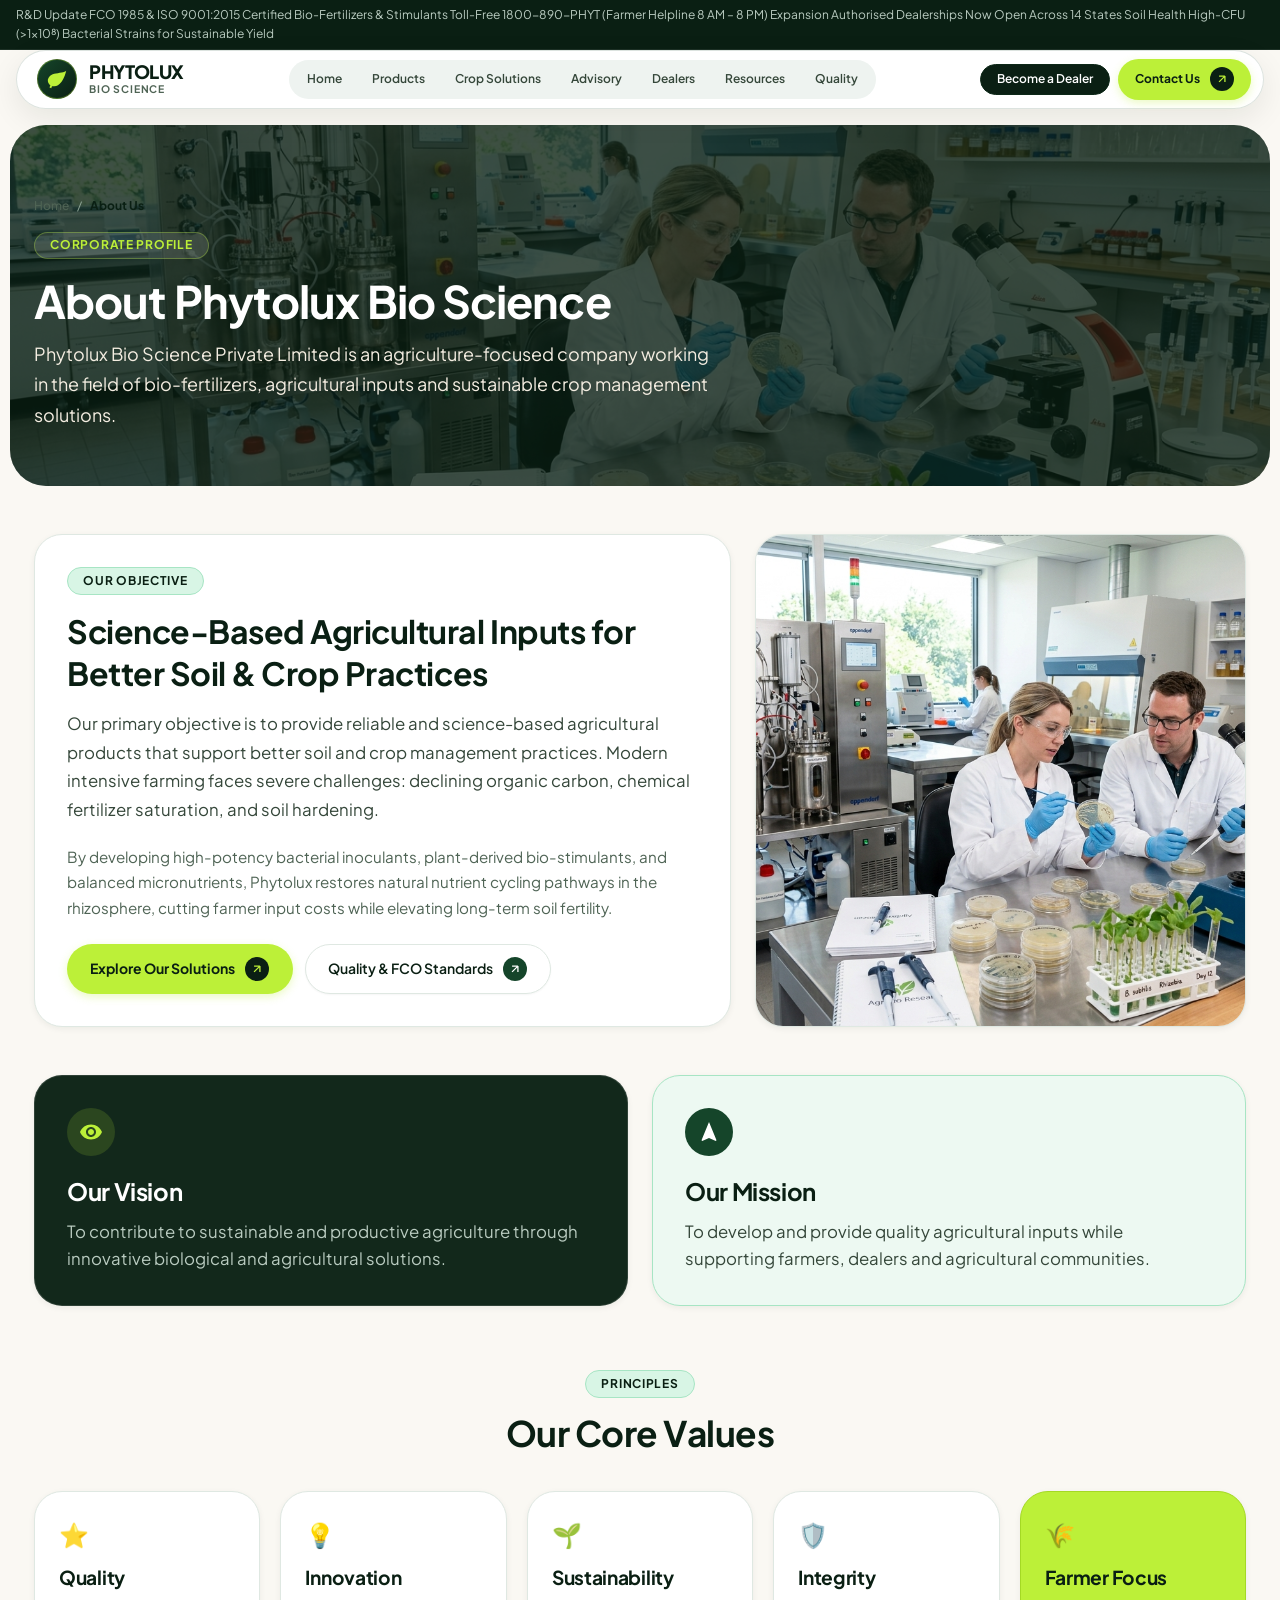
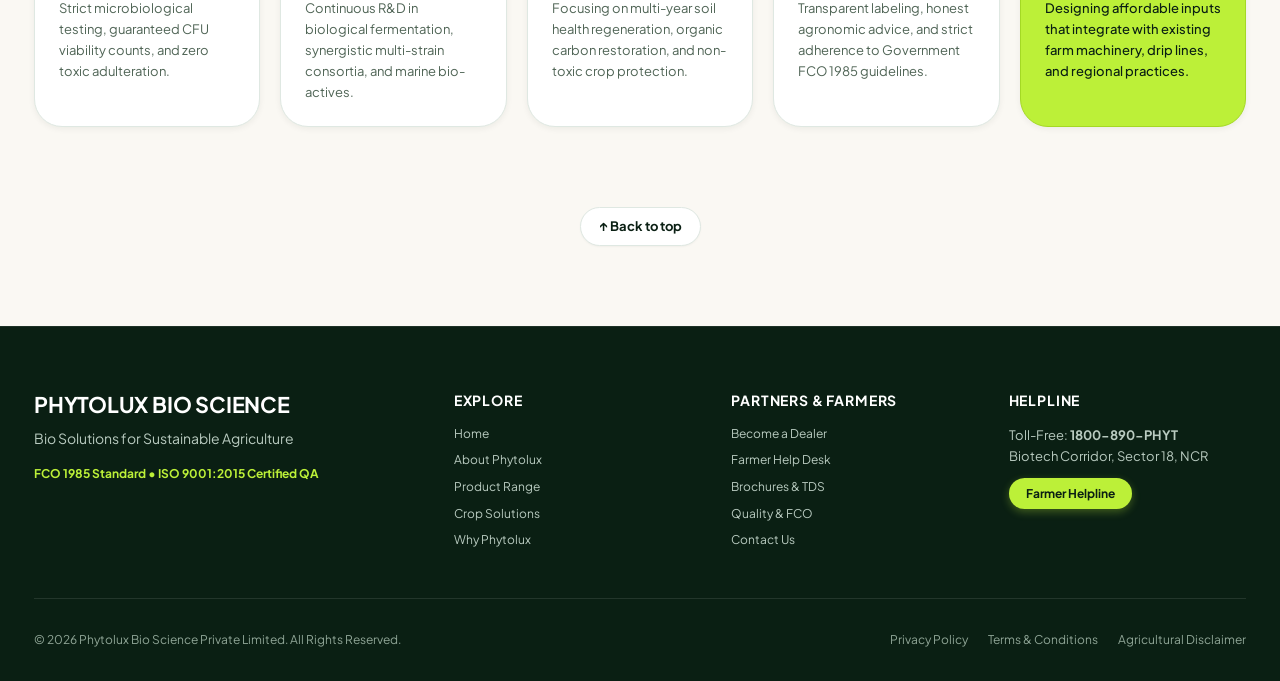
==== about.html @ 23bdcfd5 "feat: complete Phytolux Bio Science multi-page platform with premium bioscience UI" ====
<!DOCTYPE html>
<html lang="en">
<head>
  <meta charset="UTF-8">
  <meta name="viewport" content="width=device-width, initial-scale=1.0">
  <title>About Us | Phytolux Bio Science Private Limited</title>
  <meta name="description" content="Learn about Phytolux Bio Science Private Limited — our corporate vision, mission, microbiological bio-fermentation facilities, and commitment to sustainable agriculture.">

  <!-- Typography -->
  <link rel="preconnect" href="https://fonts.googleapis.com">
  <link rel="preconnect" href="https://fonts.gstatic.com" crossorigin>
  <link href="https://fonts.googleapis.com/css2?family=Plus+Jakarta+Sans:wght@400;500;600;700;800&display=swap" rel="stylesheet">

  <link rel="stylesheet" href="css/variables.css">
  <link rel="stylesheet" href="css/base.css">
  <link rel="stylesheet" href="css/components.css">
  <link rel="stylesheet" href="css/sections.css">
  <link rel="stylesheet" href="css/responsive.css">
</head>
<body>

  <!-- Top Announcement Ticker Bar -->
  <div class="top-ticker-bar">
    <div class="ticker-content">
      <span class="ticker-item"><span class="ticker-badge">R&D Update</span> FCO 1985 & ISO 9001:2015 Certified Bio-Fertilizers & Stimulants</span>
      <span class="ticker-item"><span class="ticker-badge">Toll-Free</span> 1800-890-PHYT (Farmer Helpline 8 AM – 8 PM)</span>
      <span class="ticker-item"><span class="ticker-badge">Expansion</span> Authorised Dealerships Now Open Across 14 States</span>
      <span class="ticker-item"><span class="ticker-badge">Soil Health</span> High-CFU (>1x10⁸) Bacterial Strains for Sustainable Yield</span>
    </div>
  </div>

  <!-- Floating Island Navigation Header -->
  <header class="site-header">
    <div class="site-header-inner">
      <nav class="site-nav-island" aria-label="Main Navigation">
        <a href="index.html" class="brand-pill">
          <div class="brand-logo-icon">
            <svg viewBox="0 0 24 24"><path d="M17 8C8 10 5.9 16.17 3.82 21.34l1.89.66.95-2.3c.48.17.98.3 1.34.3C19 20 22 3 22 3c-1 2-8 2.25-13 3.25S2 11.5 2 13.5c0 3.5 3 6.5 7 6.5 1.38 0 2.82-.44 4.09-1.24C16.89 16.32 18.23 11.96 17 8z"/></svg>
          </div>
          <div class="brand-title-wrap">
            <span class="brand-title">PHYTOLUX</span>
            <span class="brand-tagline">Bio Science</span>
          </div>
        </a>

        <div class="nav-pill-group">
          <a href="index.html" class="nav-pill">Home</a>
          <a href="products.html" class="nav-pill">Products</a>
          <a href="crop-solutions.html" class="nav-pill">Crop Solutions</a>
          <a href="farmer-advisory.html" class="nav-pill">Advisory</a>
          <a href="dealer.html" class="nav-pill">Dealers</a>
          <a href="resources.html" class="nav-pill">Resources</a>
          <a href="quality-compliance.html" class="nav-pill">Quality</a>
        </div>

        <div class="header-action-group">
          <a href="dealer.html" class="btn btn-dark btn-sm" id="btn-desktop-dealer">Become a Dealer</a>
          <a href="contact.html" class="btn btn-lime btn-sm">
            Contact Us
            <span class="btn-arrow-circle"><svg viewBox="0 0 24 24"><path d="M7 17L17 7M17 7H7M17 7V17"/></svg></span>
          </a>
          <button type="button" class="hamburger-pill-btn" aria-label="Open Navigation Drawer">
            <svg viewBox="0 0 24 24"><path d="M3 18h18v-2H3v2zm0-5h18v-2H3v2zm0-7v2h18V6H3z"/></svg>
          </button>
        </div>
      </nav>
    </div>
  </header>

  <!-- Mobile Drawer Menu -->
  <div class="mobile-nav-drawer" id="mobile-nav-drawer">
    <div class="drawer-panel">
      <div>
        <div class="drawer-header">
          <div style="font-weight: 800; font-size: 1.2rem; color: var(--green-950);">PHYTOLUX</div>
          <button type="button" id="btn-close-drawer" style="font-size: 1.5rem; color: var(--slate-700); cursor: pointer;">&times;</button>
        </div>
        <div class="drawer-links">
          <a href="index.html" class="drawer-link">Home</a>
          <a href="about.html" class="drawer-link active">About Us</a>
          <a href="products.html" class="drawer-link">Our Products</a>
          <a href="crop-solutions.html" class="drawer-link">Crop Solutions</a>
          <a href="why-phytolux.html" class="drawer-link">Why Phytolux</a>
          <a href="dealer.html" class="drawer-link">Dealer Portal</a>
          <a href="farmer-advisory.html" class="drawer-link">Farmer Help</a>
          <a href="resources.html" class="drawer-link">Resource Centre</a>
          <a href="quality-compliance.html" class="drawer-link">Quality & QA</a>
          <a href="contact.html" class="drawer-link">Contact Us</a>
        </div>
      </div>
    </div>
  </div>

  <main id="main-content">
    <!-- Page Header Banner -->
    <div class="page-header-banner">
      <div class="page-header-bg">
        <img src="assets/images/lab-science.jpg" alt="Phytolux Laboratory">
      </div>
      <div class="container">
        <div class="page-breadcrumb">
          <a href="index.html">Home</a>
          <span class="sep">/</span>
          <span class="current">About Us</span>
        </div>
        <span class="pill-tag pill-tag-dark" style="margin-bottom: 16px;">Corporate Profile</span>
        <h1>About Phytolux Bio Science</h1>
        <p>
          Phytolux Bio Science Private Limited is an agriculture-focused company working in the field of bio-fertilizers, agricultural inputs and sustainable crop management solutions.
        </p>
      </div>
    </div>

    <!-- Main Content Bento -->
    <section class="container" style="margin-bottom: var(--space-20);">
      <div class="bento-grid" style="margin-bottom: var(--space-12);">
        <!-- Mission & Objective (Span 7) -->
        <div class="bento-card" style="grid-column: span 7;">
          <span class="pill-tag pill-tag-green" style="margin-bottom: 16px; align-self: flex-start;">Our Objective</span>
          <h2 style="font-size: 2rem; color: var(--green-950); margin-bottom: 16px;">
            Science-Based Agricultural Inputs for Better Soil & Crop Practices
          </h2>
          <p style="font-size: 1.05rem; line-height: 1.7; color: var(--slate-700); margin-bottom: 20px;">
            Our primary objective is to provide reliable and science-based agricultural products that support better soil and crop management practices. Modern intensive farming faces severe challenges: declining organic carbon, chemical fertilizer saturation, and soil hardening. 
          </p>
          <p style="font-size: 0.95rem; line-height: 1.65; color: var(--slate-600); margin-bottom: 24px;">
            By developing high-potency bacterial inoculants, plant-derived bio-stimulants, and balanced micronutrients, Phytolux restores natural nutrient cycling pathways in the rhizosphere, cutting farmer input costs while elevating long-term soil fertility.
          </p>
          <div style="display: flex; gap: 12px; flex-wrap: wrap;">
            <a href="products.html" class="btn btn-lime">
              Explore Our Solutions
              <span class="btn-arrow-circle"><svg viewBox="0 0 24 24"><path d="M7 17L17 7M17 7H7M17 7V17"/></svg></span>
            </a>
            <a href="quality-compliance.html" class="btn btn-white">
              Quality & FCO Standards
              <span class="btn-arrow-circle"><svg viewBox="0 0 24 24"><path d="M7 17L17 7M17 7H7M17 7V17"/></svg></span>
            </a>
          </div>
        </div>

        <!-- Photo Card (Span 5) -->
        <div class="bento-card" style="grid-column: span 5; padding: 0; min-height: 380px;">
          <img src="assets/images/lab-science.jpg" alt="Phytolux Bio-fermentation lab" style="width: 100%; height: 100%; object-fit: cover;">
        </div>
      </div>

      <!-- Vision & Mission Dual Cards -->
      <div style="display: grid; grid-template-columns: 1fr 1fr; gap: var(--space-6); margin-bottom: var(--space-16);">
        <div class="bento-card bento-card-dark">
          <div style="width: 48px; height: 48px; border-radius: 50%; background: rgba(188, 240, 56, 0.15); color: var(--lime-500); display: flex; align-items: center; justify-content: center; margin-bottom: 20px;">
            <svg viewBox="0 0 24 24" style="width: 24px; height: 24px; fill: currentColor;"><path d="M12 4.5C7 4.5 2.73 7.61 1 12c1.73 4.39 6 7.5 11 7.5s9.27-3.11 11-7.5c-1.73-4.39-6-7.5-11-7.5zM12 17c-2.76 0-5-2.24-5-5s2.24-5 5-5 5 2.24 5 5-2.24 5-5 5zm0-8c-1.66 0-3 1.34-3 3s1.34 3 3 3 3-1.34 3-3-1.34-3-3-3z"/></svg>
          </div>
          <h3 style="font-size: 1.5rem; color: #ffffff; margin-bottom: 12px;">Our Vision</h3>
          <p style="font-size: 1.05rem; line-height: 1.6; color: var(--slate-300);">
            To contribute to sustainable and productive agriculture through innovative biological and agricultural solutions.
          </p>
        </div>

        <div class="bento-card" style="background: var(--green-50); border-color: var(--green-200);">
          <div style="width: 48px; height: 48px; border-radius: 50%; background: var(--green-800); color: #ffffff; display: flex; align-items: center; justify-content: center; margin-bottom: 20px;">
            <svg viewBox="0 0 24 24" style="width: 24px; height: 24px; fill: currentColor;"><path d="M12 2L4.5 20.29l.71.71L12 18l6.79 3 .71-.71z"/></svg>
          </div>
          <h3 style="font-size: 1.5rem; color: var(--green-950); margin-bottom: 12px;">Our Mission</h3>
          <p style="font-size: 1.05rem; line-height: 1.6; color: var(--slate-700);">
            To develop and provide quality agricultural inputs while supporting farmers, dealers and agricultural communities.
          </p>
        </div>
      </div>

      <!-- Core Values Bento (5 Values) -->
      <div>
        <div style="text-align: center; max-width: 600px; margin: 0 auto 36px;">
          <span class="pill-tag pill-tag-green" style="margin-bottom: 12px;">Principles</span>
          <h2 style="font-size: 2.2rem; color: var(--green-950); margin: 0;">Our Core Values</h2>
        </div>

        <div style="display: grid; grid-template-columns: repeat(auto-fit, minmax(220px, 1fr)); gap: 20px;">
          <!-- 1. Quality -->
          <div class="bento-card" style="padding: 24px;">
            <div style="font-size: 1.5rem; margin-bottom: 12px;">⭐</div>
            <h4 style="font-size: 1.2rem; color: var(--green-950); margin-bottom: 8px;">Quality</h4>
            <p style="font-size: 13px; color: var(--slate-600); line-height: 1.6; margin: 0;">Strict microbiological testing, guaranteed CFU viability counts, and zero toxic adulteration.</p>
          </div>

          <!-- 2. Innovation -->
          <div class="bento-card" style="padding: 24px;">
            <div style="font-size: 1.5rem; margin-bottom: 12px;">💡</div>
            <h4 style="font-size: 1.2rem; color: var(--green-950); margin-bottom: 8px;">Innovation</h4>
            <p style="font-size: 13px; color: var(--slate-600); line-height: 1.6; margin: 0;">Continuous R&D in biological fermentation, synergistic multi-strain consortia, and marine bio-actives.</p>
          </div>

          <!-- 3. Sustainability -->
          <div class="bento-card" style="padding: 24px;">
            <div style="font-size: 1.5rem; margin-bottom: 12px;">🌱</div>
            <h4 style="font-size: 1.2rem; color: var(--green-950); margin-bottom: 8px;">Sustainability</h4>
            <p style="font-size: 13px; color: var(--slate-600); line-height: 1.6; margin: 0;">Focusing on multi-year soil health regeneration, organic carbon restoration, and non-toxic crop protection.</p>
          </div>

          <!-- 4. Integrity -->
          <div class="bento-card" style="padding: 24px;">
            <div style="font-size: 1.5rem; margin-bottom: 12px;">🛡️</div>
            <h4 style="font-size: 1.2rem; color: var(--green-950); margin-bottom: 8px;">Integrity</h4>
            <p style="font-size: 13px; color: var(--slate-600); line-height: 1.6; margin: 0;">Transparent labeling, honest agronomic advice, and strict adherence to Government FCO 1985 guidelines.</p>
          </div>

          <!-- 5. Farmer Focus -->
          <div class="bento-card bento-card-lime" style="padding: 24px;">
            <div style="font-size: 1.5rem; margin-bottom: 12px;">🌾</div>
            <h4 style="font-size: 1.2rem; color: var(--green-950); margin-bottom: 8px;">Farmer Focus</h4>
            <p style="font-size: 13px; color: var(--green-950); line-height: 1.6; margin: 0; font-weight: 500;">Designing affordable inputs that integrate with existing farm machinery, drip lines, and regional practices.</p>
          </div>
        </div>
      </div>
    </section>

    <!-- Back to top pill -->
    <div class="back-to-top-wrap">
      <a href="#" class="back-to-top-pill" id="back-to-top-btn">↑ Back to top</a>
    </div>
  </main>

  <!-- Universal Footer -->
  <footer class="site-footer">
    <div class="container">
      <div class="footer-top">
        <div class="footer-brand">
          <h3>PHYTOLUX BIO SCIENCE</h3>
          <p>Bio Solutions for Sustainable Agriculture</p>
          <div style="font-size: 12px; color: var(--lime-500); font-weight: bold; margin-top: 12px;">
            FCO 1985 Standard • ISO 9001:2015 Certified QA
          </div>
        </div>
        <div class="footer-col">
          <h4>Explore</h4>
          <div class="footer-links">
            <a href="index.html" class="footer-link">Home</a>
            <a href="about.html" class="footer-link">About Phytolux</a>
            <a href="products.html" class="footer-link">Product Range</a>
            <a href="crop-solutions.html" class="footer-link">Crop Solutions</a>
            <a href="why-phytolux.html" class="footer-link">Why Phytolux</a>
          </div>
        </div>
        <div class="footer-col">
          <h4>Partners & Farmers</h4>
          <div class="footer-links">
            <a href="dealer.html" class="footer-link">Become a Dealer</a>
            <a href="farmer-advisory.html" class="footer-link">Farmer Help Desk</a>
            <a href="resources.html" class="footer-link">Brochures & TDS</a>
            <a href="quality-compliance.html" class="footer-link">Quality & FCO</a>
            <a href="contact.html" class="footer-link">Contact Us</a>
          </div>
        </div>
        <div class="footer-col">
          <h4>Helpline</h4>
          <p style="font-size: 13px; color: var(--slate-300); line-height: 1.6; margin-bottom: 12px;">
            Toll-Free: <strong>1800-890-PHYT</strong><br>
            Biotech Corridor, Sector 18, NCR
          </p>
          <a href="farmer-advisory.html" class="btn btn-lime btn-sm">Farmer Helpline</a>
        </div>
      </div>
      <div class="footer-bottom">
        <div class="footer-copyright">© 2026 Phytolux Bio Science Private Limited. All Rights Reserved.</div>
        <div class="footer-legal-links">
          <a href="#" data-legal-modal="privacy">Privacy Policy</a>
          <a href="#" data-legal-modal="terms">Terms & Conditions</a>
          <a href="#" data-legal-modal="disclaimer">Agricultural Disclaimer</a>
        </div>
      </div>
    </div>
  </footer>

  <script src="js/data.js"></script>
  <script src="js/forms.js"></script>
  <script src="js/app.js"></script>
</body>
</html>
---- css/variables.css ----
/**
 * Phytolux Bio Science - Design System Tokens
 * Inspired by Modern Agricultural Tech UI: Forest Greens, Sprout Lime Accents, Warm Earthen Canvas
 * Strictly natural, organic, high-contrast. Zero purple or neon AI cyber colors.
 */

:root {
  /* Brand Deep Forest Greens */
  --green-950: #0a1f13;
  --green-900: #0d2818;
  --green-850: #113420;
  --green-800: #15452a;
  --green-700: #1b5e39;
  --green-600: #23784a;
  --green-500: #2c935b;
  --green-400: #42af74;
  --green-300: #71cf9d;
  --green-200: #a7e5c4;
  --green-100: #d8f5e5;
  --green-50:  #edf9f2;

  /* Fresh Sprout Lime Accent Spectrum (From Reference UI Inspiration) */
  --lime-500: #bcf038;
  --lime-400: #cbfa4c;
  --lime-600: #a4d924;
  --lime-700: #8bbd16;
  --lime-50:  #f6fde8;
  --lime-dark-text: #132405;

  /* Natural Earth & Warm Sand Canvas */
  --earth-900: #33261a;
  --earth-800: #4e3c2b;
  --earth-700: #6f573f;
  --earth-600: #8f7253;
  --earth-500: #ad8d68;
  --earth-300: #d6be9f;
  --earth-200: #e8d9c5;
  --earth-100: #f4ede1;
  --earth-50:  #faf8f3;

  /* Harvest Amber & Sun (Warm Crop Accents) */
  --amber-700: #b86b16;
  --amber-600: #cf7c1c;
  --amber-500: #e39129;
  --amber-100: #faeed9;
  --amber-50:  #fdf8ee;

  /* Botanical Slates for High-Contrast Typography */
  --slate-950: #0e1712;
  --slate-900: #142018;
  --slate-800: #223227;
  --slate-700: #35473a;
  --slate-600: #4f6455;
  --slate-500: #6b8171;
  --slate-400: #8fa596;
  --slate-300: #b9cbc0;
  --slate-200: #dbe5df;
  --slate-100: #eef3f0;
  --slate-50:  #f7faf8;

  /* Semantic Color Mappings */
  --color-primary-dark: var(--green-950);
  --color-primary: var(--green-800);
  --color-primary-hover: var(--green-700);
  --color-primary-light: var(--green-100);
  --color-primary-surface: var(--green-50);

  --color-accent-lime: var(--lime-500);
  --color-accent-lime-hover: var(--lime-400);
  --color-accent-amber: var(--amber-600);

  --color-bg-page: var(--earth-50);
  --color-bg-surface: #ffffff;
  --color-bg-subtle: #f3f6f3;
  --color-bg-dark: var(--green-950);
  --color-bg-dark-card: #12281b;

  --color-text-main: var(--slate-900);
  --color-text-muted: var(--slate-600);
  --color-text-light: var(--slate-500);
  --color-text-inverse: #ffffff;
  --color-text-inverse-muted: var(--slate-300);

  --color-border: #dfe8e2;
  --color-border-subtle: #ebf1ed;
  --color-border-focus: var(--green-600);

  /* Typography */
  --font-family-sans: 'Plus Jakarta Sans', system-ui, -apple-system, BlinkMacSystemFont, 'Segoe UI', Roboto, sans-serif;
  
  --font-size-xs: 0.75rem;     /* 12px */
  --font-size-sm: 0.875rem;    /* 14px */
  --font-size-base: 1rem;      /* 16px */
  --font-size-md: 1.125rem;    /* 18px */
  --font-size-lg: 1.25rem;     /* 20px */
  --font-size-xl: 1.5rem;      /* 24px */
  --font-size-2xl: 1.875rem;   /* 30px */
  --font-size-3xl: 2.25rem;    /* 36px */
  --font-size-4xl: 2.875rem;   /* 46px */
  --font-size-5xl: 3.75rem;    /* 60px */

  --font-weight-normal: 400;
  --font-weight-medium: 500;
  --font-weight-semibold: 600;
  --font-weight-bold: 700;
  --font-weight-extrabold: 800;

  --line-height-tight: 1.15;
  --line-height-snug: 1.3;
  --line-height-normal: 1.55;
  --line-height-relaxed: 1.7;

  /* Spacing Scale */
  --space-1: 0.25rem;   /* 4px */
  --space-2: 0.5rem;    /* 8px */
  --space-3: 0.75rem;   /* 12px */
  --space-4: 1rem;      /* 16px */
  --space-5: 1.25rem;   /* 20px */
  --space-6: 1.5rem;    /* 24px */
  --space-8: 2rem;      /* 32px */
  --space-10: 2.5rem;   /* 40px */
  --space-12: 3rem;     /* 48px */
  --space-16: 4rem;     /* 64px */
  --space-20: 5rem;     /* 80px */
  --space-24: 6rem;     /* 96px */

  /* Modern Curved Radii (From UI References) */
  --radius-xs: 4px;
  --radius-sm: 8px;
  --radius-md: 14px;
  --radius-lg: 20px;
  --radius-xl: 28px;
  --radius-2xl: 36px;
  --radius-pill: 9999px;

  /* Shadows */
  --shadow-xs: 0 1px 2px rgba(10, 31, 19, 0.04);
  --shadow-sm: 0 2px 6px rgba(10, 31, 19, 0.06);
  --shadow-md: 0 6px 16px rgba(10, 31, 19, 0.08);
  --shadow-lg: 0 12px 30px rgba(10, 31, 19, 0.1);
  --shadow-xl: 0 24px 50px rgba(10, 31, 19, 0.14);

  /* Transitions */
  --transition-fast: 160ms cubic-bezier(0.4, 0, 0.2, 1);
  --transition-base: 260ms cubic-bezier(0.4, 0, 0.2, 1);
  --transition-smooth: 400ms cubic-bezier(0.16, 1, 0.3, 1);

  /* Layout */
  --container-max: 1260px;
  --header-height: 84px;
  --z-header: 1000;
  --z-drawer: 1100;
  --z-modal: 1200;
  --z-toast: 1300;

  /* Reference UI Accents */
  --lime-glow: rgba(188, 240, 56, 0.45);
  --green-glow: rgba(21, 69, 42, 0.35);
  --card-border-subtle: #e5ede7;
  --card-border-hover: #bcf038;
}
---- css/base.css ----
/**
 * Phytolux Bio Science - Base Styles & Typography
 */

*, *::before, *::after {
  box-sizing: border-box;
  margin: 0;
  padding: 0;
}

html {
  font-size: 16px;
  scroll-behavior: smooth;
  scroll-padding-top: calc(var(--header-height) + 16px);
  -webkit-font-smoothing: antialiased;
  -moz-osx-font-smoothing: grayscale;
}

body {
  font-family: var(--font-family-sans);
  font-size: var(--font-size-base);
  line-height: var(--line-height-normal);
  color: var(--color-text-main);
  background-color: var(--color-bg-page);
  overflow-x: hidden;
}

/* Accessible focus ring */
:focus-visible {
  outline: 2px solid var(--color-primary-hover);
  outline-offset: 3px;
}

/* Accessibility: Skip Link */
.skip-link {
  position: absolute;
  top: -100px;
  left: 16px;
  background: var(--color-primary-dark);
  color: #fff;
  padding: var(--space-3) var(--space-5);
  z-index: 9999;
  border-radius: var(--radius-sm);
  text-decoration: none;
  font-weight: var(--font-weight-semibold);
  transition: top var(--transition-fast);
}
.skip-link:focus {
  top: 16px;
}

/* Container */
.container {
  width: 100%;
  max-width: var(--container-max);
  margin-left: auto;
  margin-right: auto;
  padding-left: var(--space-6);
  padding-right: var(--space-6);
}

.container-narrow {
  max-width: 960px;
}

/* Headings */
h1, h2, h3, h4, h5, h6 {
  color: var(--color-text-main);
  font-weight: var(--font-weight-bold);
  line-height: var(--line-height-snug);
  letter-spacing: -0.015em;
}

h1 {
  font-size: clamp(2.1rem, 4vw + 1rem, var(--font-size-5xl));
  line-height: 1.15;
}

h2 {
  font-size: clamp(1.75rem, 2.5vw + 0.8rem, var(--font-size-3xl));
}

h3 {
  font-size: var(--font-size-xl);
}

h4 {
  font-size: var(--font-size-lg);
}

p {
  color: var(--color-text-muted);
  line-height: var(--line-height-relaxed);
}

a {
  color: var(--color-primary);
  text-decoration: none;
  transition: color var(--transition-fast);
}

a:hover {
  color: var(--color-primary-hover);
}

img, svg, picture {
  display: block;
  max-width: 100%;
  height: auto;
}

button, input, select, textarea {
  font: inherit;
  color: inherit;
}

button {
  cursor: pointer;
  background: none;
  border: none;
}

ul, ol {
  list-style: none;
}

/* Section Header Utility */
.section-header {
  text-align: center;
  max-width: 720px;
  margin: 0 auto var(--space-12);
}

.section-tag {
  display: inline-flex;
  align-items: center;
  gap: var(--space-2);
  padding: var(--space-1) var(--space-4);
  background-color: var(--green-100);
  color: var(--green-900);
  border: 1px solid var(--green-200);
  font-size: var(--font-size-xs);
  font-weight: var(--font-weight-bold);
  text-transform: uppercase;
  letter-spacing: 0.08em;
  border-radius: var(--radius-pill);
  margin-bottom: var(--space-4);
}

.section-tag svg {
  width: 14px;
  height: 14px;
  fill: currentColor;
}

.section-title {
  margin-bottom: var(--space-4);
  color: var(--slate-900);
}

.section-subtitle {
  font-size: var(--font-size-md);
  color: var(--color-text-muted);
}

/* Section Spacing */
.site-section {
  padding-top: var(--space-20);
  padding-bottom: var(--space-20);
  position: relative;
}

.bg-white {
  background-color: var(--color-bg-surface);
}

.bg-sand {
  background-color: var(--earth-50);
}

.bg-green-soft {
  background-color: var(--green-50);
}

.bg-dark {
  background-color: var(--green-950);
  color: var(--color-text-inverse);
}
.bg-dark h1, .bg-dark h2, .bg-dark h3, .bg-dark h4 {
  color: var(--color-text-inverse);
}
.bg-dark p {
  color: var(--slate-300);
}

/* Visually Hidden Utility */
.visually-hidden {
  position: absolute;
  width: 1px;
  height: 1px;
  padding: 0;
  margin: -1px;
  overflow: hidden;
  clip: rect(0, 0, 0, 0);
  white-space: nowrap;
  border: 0;
}
---- css/components.css ----
/**
 * Phytolux Bio Science - Component Library
 * Inspired by Modern Agricultural Tech UI: Floating Island Nav, Bento Cards, Sprout Lime Accents, Tilted Arrow Buttons
 */

/* ==========================================================================
   Navigation Floating Island / Pill Header
   ========================================================================== */
.site-header {
  position: sticky;
  top: 16px;
  z-index: var(--z-header);
  width: 100%;
  padding: 0 var(--space-4);
  pointer-events: none;
}

.site-header-inner {
  max-width: var(--container-max);
  margin: 0 auto;
  pointer-events: auto;
}

.site-nav-island {
  background: rgba(255, 255, 255, 0.94);
  backdrop-filter: blur(14px);
  -webkit-backdrop-filter: blur(14px);
  border: 1px solid rgba(21, 69, 42, 0.15);
  border-radius: var(--radius-pill);
  padding: 8px 12px;
  display: flex;
  align-items: center;
  justify-content: space-between;
  box-shadow: 0 10px 30px rgba(10, 31, 19, 0.08);
  transition: all var(--transition-base);
}

.site-nav-island:hover {
  border-color: rgba(21, 69, 42, 0.25);
  box-shadow: 0 14px 40px rgba(10, 31, 19, 0.12);
}

.brand-pill {
  display: flex;
  align-items: center;
  gap: var(--space-3);
  text-decoration: none;
  padding-left: 8px;
}

.brand-logo-icon {
  width: 40px;
  height: 40px;
  border-radius: 50%;
  background: linear-gradient(135deg, var(--green-800) 0%, var(--green-950) 100%);
  display: flex;
  align-items: center;
  justify-content: center;
  color: var(--lime-500);
  border: 1px solid rgba(188, 240, 56, 0.3);
  flex-shrink: 0;
}
.brand-logo-icon svg {
  width: 22px;
  height: 22px;
  fill: currentColor;
}

.brand-title-wrap {
  display: flex;
  flex-direction: column;
}

.brand-title {
  font-size: 1.15rem;
  font-weight: var(--font-weight-extrabold);
  color: var(--green-950);
  letter-spacing: -0.02em;
  line-height: 1.05;
}

.brand-tagline {
  font-size: 0.65rem;
  font-weight: var(--font-weight-bold);
  text-transform: uppercase;
  color: var(--slate-600);
  letter-spacing: 0.08em;
}

.nav-pill-group {
  display: flex;
  align-items: center;
  background: var(--slate-100);
  border-radius: var(--radius-pill);
  padding: 4px;
  gap: 2px;
}

.nav-pill {
  padding: 6px 14px;
  font-size: var(--font-size-xs);
  font-weight: var(--font-weight-semibold);
  color: var(--slate-700);
  text-decoration: none;
  border-radius: var(--radius-pill);
  transition: all var(--transition-fast);
  white-space: nowrap;
}

.nav-pill:hover {
  color: var(--green-950);
  background: rgba(255, 255, 255, 0.7);
}

.nav-pill.active {
  background-color: var(--lime-500);
  color: var(--green-950);
  font-weight: var(--font-weight-bold);
  box-shadow: 0 2px 6px rgba(188, 240, 56, 0.35);
}

.header-action-group {
  display: flex;
  align-items: center;
  gap: var(--space-2);
}

@media (min-width: 1100px) {
  #btn-desktop-dealer {
    display: inline-flex !important;
  }
}

/* ==========================================================================
   Buttons with Tilted Arrow Badges (From Reference UI)
   ========================================================================== */
.btn {
  display: inline-flex;
  align-items: center;
  justify-content: center;
  gap: var(--space-2);
  padding: 0.75rem 1.4rem;
  font-size: var(--font-size-sm);
  font-weight: var(--font-weight-semibold);
  line-height: 1.2;
  border-radius: var(--radius-pill);
  border: 1px solid transparent;
  transition: all var(--transition-fast);
  text-decoration: none;
  white-space: nowrap;
  cursor: pointer;
}

.btn-arrow-circle {
  width: 24px;
  height: 24px;
  border-radius: 50%;
  background: currentColor;
  display: inline-flex;
  align-items: center;
  justify-content: center;
  margin-left: 2px;
  flex-shrink: 0;
  transition: transform var(--transition-fast);
}
.btn-arrow-circle svg {
  width: 14px;
  height: 14px;
  stroke: #ffffff;
  stroke-width: 2.2;
  fill: none;
}

.btn:hover .btn-arrow-circle {
  transform: translate(2px, -2px);
}

.btn-lime {
  background-color: var(--lime-500);
  color: var(--green-950);
  font-weight: var(--font-weight-bold);
  box-shadow: 0 3px 8px rgba(188, 240, 56, 0.3);
}
.btn-lime:hover {
  background-color: var(--lime-400);
  color: var(--green-950);
  box-shadow: 0 6px 16px rgba(188, 240, 56, 0.45);
  transform: translateY(-1px);
}
.btn-lime .btn-arrow-circle {
  background: var(--green-950);
}
.btn-lime .btn-arrow-circle svg {
  stroke: var(--lime-500);
}

.btn-dark {
  background-color: var(--green-950);
  color: #ffffff;
  border-color: var(--green-900);
}
.btn-dark:hover {
  background-color: var(--green-900);
  color: #ffffff;
  transform: translateY(-1px);
}
.btn-dark .btn-arrow-circle {
  background: var(--lime-500);
}
.btn-dark .btn-arrow-circle svg {
  stroke: var(--green-950);
}

.btn-white {
  background-color: #ffffff;
  color: var(--green-950);
  border-color: var(--color-border);
  box-shadow: var(--shadow-xs);
}
.btn-white:hover {
  background-color: var(--slate-50);
  border-color: var(--green-600);
  color: var(--green-950);
}
.btn-white .btn-arrow-circle {
  background: var(--green-800);
}
.btn-white .btn-arrow-circle svg {
  stroke: #ffffff;
}

.btn-whatsapp {
  background-color: #1f9a55;
  color: #ffffff;
  box-shadow: 0 3px 8px rgba(31, 154, 85, 0.25);
}
.btn-whatsapp:hover {
  background-color: #178347;
  color: #ffffff;
  transform: translateY(-1px);
}

.btn-sm {
  padding: 0.45rem 1rem;
  font-size: var(--font-size-xs);
}
.btn-lg {
  padding: 0.95rem 2rem;
  font-size: var(--font-size-base);
}
.btn-block {
  width: 100%;
}

/* ==========================================================================
   Bento Grids & Cards (From Reference UI)
   ========================================================================== */
.bento-grid {
  display: grid;
  grid-template-columns: repeat(12, 1fr);
  gap: var(--space-6);
}

.bento-card {
  background: var(--color-bg-surface);
  border: 1px solid var(--color-border);
  border-radius: var(--radius-xl);
  padding: var(--space-8);
  box-shadow: var(--shadow-sm);
  transition: transform var(--transition-base), box-shadow var(--transition-base), border-color var(--transition-base);
  position: relative;
  overflow: hidden;
  display: flex;
  flex-direction: column;
}

.bento-card:hover {
  box-shadow: var(--shadow-md);
  border-color: var(--green-300);
}

.bento-card-lime {
  background-color: var(--lime-500);
  border-color: var(--lime-600);
  color: var(--green-950);
}
.bento-card-lime h2, .bento-card-lime h3, .bento-card-lime p, .bento-card-lime div {
  color: var(--green-950) !important;
}

.bento-card-dark {
  background-color: var(--color-bg-dark-card);
  border: 1px solid rgba(255, 255, 255, 0.12);
  color: #ffffff;
}
.bento-card-dark h2, .bento-card-dark h3, .bento-card-dark h4 {
  color: #ffffff;
}
.bento-card-dark p {
  color: var(--slate-300);
}

/* Stat Card with Mini Photo Thumbnail (From Image 3 & 4) */
.stat-thumb-card {
  display: flex;
  align-items: center;
  justify-content: space-between;
  gap: var(--space-4);
  background: #ffffff;
  border: 1px solid var(--color-border);
  border-radius: var(--radius-lg);
  padding: var(--space-5) var(--space-6);
}

.stat-thumb-info {
  display: flex;
  flex-direction: column;
}

.stat-thumb-num {
  font-size: var(--font-size-2xl);
  font-weight: var(--font-weight-extrabold);
  color: var(--green-950);
  line-height: 1.1;
}

.stat-thumb-label {
  font-size: var(--font-size-xs);
  font-weight: var(--font-weight-semibold);
  color: var(--slate-600);
  margin-top: 2px;
}

.stat-thumb-img {
  width: 56px;
  height: 56px;
  border-radius: var(--radius-md);
  overflow: hidden;
  flex-shrink: 0;
  border: 1px solid var(--slate-200);
}
.stat-thumb-img img {
  width: 100%;
  height: 100%;
  object-fit: cover;
}

/* ==========================================================================
   Badges, Pills, and Tags
   ========================================================================== */
.pill-tag {
  display: inline-flex;
  align-items: center;
  gap: var(--space-2);
  padding: 0.35rem 0.95rem;
  border-radius: var(--radius-pill);
  font-size: var(--font-size-xs);
  font-weight: var(--font-weight-bold);
  text-transform: uppercase;
  letter-spacing: 0.06em;
  line-height: 1.2;
}

.pill-tag-green {
  background-color: var(--green-100);
  color: var(--green-950);
  border: 1px solid var(--green-200);
}

.pill-tag-lime {
  background-color: var(--lime-500);
  color: var(--green-950);
  border: 1px solid var(--lime-600);
}

.pill-tag-dark {
  background-color: rgba(255, 255, 255, 0.12);
  color: var(--lime-500);
  border: 1px solid rgba(188, 240, 56, 0.3);
}

.pill-tag-outline {
  background-color: transparent;
  border: 1px solid var(--slate-300);
  color: var(--slate-700);
}

/* ==========================================================================
   Breadcrumb Navigation
   ========================================================================== */
.page-breadcrumb {
  display: flex;
  align-items: center;
  gap: var(--space-2);
  font-size: var(--font-size-xs);
  color: var(--slate-500);
  margin-bottom: var(--space-4);
  flex-wrap: wrap;
}

.page-breadcrumb a {
  color: var(--slate-600);
  text-decoration: none;
  font-weight: var(--font-weight-medium);
}
.page-breadcrumb a:hover {
  color: var(--green-800);
}

.page-breadcrumb span.sep {
  color: var(--slate-400);
}

.page-breadcrumb span.current {
  color: var(--green-950);
  font-weight: var(--font-weight-bold);
}

/* ==========================================================================
   Inner Page Header Banners
   ========================================================================== */
.page-header-banner {
  background-color: var(--green-950);
  color: #ffffff;
  padding: 4.5rem 0 3.5rem;
  position: relative;
  overflow: hidden;
  border-radius: var(--radius-2xl);
  margin: var(--space-4) auto var(--space-12);
  max-width: var(--container-max);
}

.page-header-banner .container {
  position: relative;
  z-index: 2;
}

.page-header-bg {
  position: absolute;
  top: 0;
  left: 0;
  right: 0;
  bottom: 0;
  opacity: 0.22;
  z-index: 1;
}
.page-header-bg img {
  width: 100%;
  height: 100%;
  object-fit: cover;
}

.page-header-banner h1 {
  color: #ffffff;
  font-size: clamp(2rem, 3.5vw, 3rem);
  margin-bottom: var(--space-3);
  letter-spacing: -0.02em;
}

.page-header-banner p {
  color: var(--earth-100);
  font-size: var(--font-size-md);
  max-width: 680px;
}

/* ==========================================================================
   Forms & Controls
   ========================================================================== */
.form-group {
  margin-bottom: var(--space-5);
  text-align: left;
}

.form-label {
  display: block;
  font-size: var(--font-size-sm);
  font-weight: var(--font-weight-semibold);
  color: var(--slate-800);
  margin-bottom: var(--space-2);
}

.form-label span.req {
  color: #c93b2b;
}

.form-control {
  width: 100%;
  padding: 0.8rem 1.1rem;
  font-size: var(--font-size-sm);
  color: var(--slate-900);
  background-color: #ffffff;
  border: 1px solid var(--slate-300);
  border-radius: var(--radius-md);
  transition: border-color var(--transition-fast), box-shadow var(--transition-fast);
}

.form-control:focus {
  border-color: var(--green-600);
  outline: none;
  box-shadow: 0 0 0 3px rgba(35, 120, 74, 0.15);
}

.form-row {
  display: grid;
  grid-template-columns: repeat(auto-fit, minmax(240px, 1fr));
  gap: var(--space-4);
}

/* ==========================================================================
   Universal Sleek Footer
   ========================================================================== */
.site-footer {
  background-color: var(--green-950);
  color: #ffffff;
  padding: var(--space-16) 0 var(--space-8);
  margin-top: var(--space-20);
  border-top: 1px solid rgba(255, 255, 255, 0.08);
}

.footer-top {
  display: grid;
  grid-template-columns: 1.6fr 1fr 1fr 1fr;
  gap: var(--space-10);
  margin-bottom: var(--space-12);
}

.footer-brand h3 {
  color: #ffffff;
  font-size: 1.35rem;
  margin-bottom: var(--space-2);
  letter-spacing: -0.01em;
}

.footer-brand p {
  color: var(--slate-300);
  font-size: var(--font-size-sm);
  line-height: 1.6;
  margin-bottom: var(--space-4);
  max-width: 340px;
}

.footer-col h4 {
  color: #ffffff;
  font-size: var(--font-size-sm);
  font-weight: var(--font-weight-bold);
  text-transform: uppercase;
  letter-spacing: 0.06em;
  margin-bottom: var(--space-4);
}

.footer-links {
  display: flex;
  flex-direction: column;
  gap: var(--space-2);
}

.footer-link {
  color: var(--slate-300);
  font-size: var(--font-size-xs);
  text-decoration: none;
  transition: color var(--transition-fast);
}

.footer-link:hover {
  color: var(--lime-500);
}

.footer-bottom {
  padding-top: var(--space-8);
  border-top: 1px solid rgba(255, 255, 255, 0.1);
  display: flex;
  justify-content: space-between;
  align-items: center;
  flex-wrap: wrap;
  gap: var(--space-4);
}

.footer-copyright {
  font-size: var(--font-size-xs);
  color: var(--slate-400);
}

.footer-legal-links {
  display: flex;
  gap: var(--space-5);
}

.footer-legal-links a {
  font-size: var(--font-size-xs);
  color: var(--slate-400);
  text-decoration: none;
}
.footer-legal-links a:hover {
  color: var(--lime-500);
}

/* ==========================================================================
   Toast Notifications
   ========================================================================== */
.toast-container {
  position: fixed;
  bottom: var(--space-6);
  right: var(--space-6);
  z-index: var(--z-toast);
  display: flex;
  flex-direction: column;
  gap: var(--space-3);
  pointer-events: none;
}

.toast {
  pointer-events: auto;
  display: flex;
  align-items: center;
  gap: var(--space-3);
  padding: var(--space-4) var(--space-6);
  background-color: var(--green-950);
  color: #ffffff;
  border-left: 4px solid var(--lime-500);
  border-radius: var(--radius-md);
  box-shadow: var(--shadow-lg);
  font-size: var(--font-size-sm);
  animation: slideInRight 0.3s cubic-bezier(0.16, 1, 0.3, 1);
  min-width: 280px;
  max-width: 440px;
}

@keyframes slideInRight {
  from { opacity: 0; transform: translateX(40px); }
  to { opacity: 1; transform: translateX(0); }
}

/* Floating WhatsApp Help Trigger */
.floating-whatsapp {
  position: fixed;
  bottom: 24px;
  left: 24px;
  z-index: 990;
  display: flex;
  align-items: center;
  gap: 10px;
  background-color: #25D366;
  color: #ffffff;
  padding: 10px 18px;
  border-radius: var(--radius-pill);
  box-shadow: 0 6px 20px rgba(37, 211, 102, 0.35);
  font-size: var(--font-size-sm);
  font-weight: var(--font-weight-semibold);
  transition: transform var(--transition-fast), box-shadow var(--transition-fast);
  text-decoration: none;
}

.floating-whatsapp:hover {
  transform: translateY(-2px);
  box-shadow: 0 8px 24px rgba(37, 211, 102, 0.45);
  color: #ffffff;
}

.floating-whatsapp svg {
  width: 22px;
  height: 22px;
  fill: #ffffff;
}

/* ==========================================================================
   TOP ANNOUNCEMENT / TICKER STRIP (From Reference UI)
   ========================================================================== */
.top-ticker-bar {
  background-color: var(--green-950);
  color: var(--slate-300);
  font-size: 12px;
  padding: 6px 16px;
  border-bottom: 1px solid rgba(255, 255, 255, 0.08);
}
.top-ticker-inner {
  max-width: var(--container-max);
  margin: 0 auto;
  display: flex;
  justify-content: space-between;
  align-items: center;
  flex-wrap: wrap;
  gap: 8px;
}
.ticker-left-items {
  display: flex;
  align-items: center;
  gap: 16px;
  flex-wrap: wrap;
}
.ticker-badge-dot {
  display: inline-flex;
  align-items: center;
  gap: 6px;
  color: #ffffff;
  font-weight: 600;
}
.pulse-green-dot {
  width: 7px;
  height: 7px;
  border-radius: 50%;
  background-color: var(--lime-500);
  box-shadow: 0 0 8px var(--lime-500);
  display: inline-block;
}
.ticker-right-links {
  display: flex;
  align-items: center;
  gap: 16px;
}
.ticker-link {
  color: var(--slate-300);
  text-decoration: none;
  transition: color var(--transition-fast);
}
.ticker-link:hover {
  color: var(--lime-500);
}

/* ==========================================================================
   ROTATING STAMP SEAL BADGE (Greenstead Reference)
   ========================================================================== */
.rotating-stamp-badge {
  position: absolute;
  top: 10px;
  right: 24px;
  width: 108px;
  height: 108px;
  z-index: 10;
  display: flex;
  align-items: center;
  justify-content: center;
}
.rotating-stamp-svg {
  width: 100%;
  height: 100%;
  animation: spinStamp 20s linear infinite;
  transform-origin: center center;
}
@keyframes spinStamp {
  from { transform: rotate(0deg); }
  to { transform: rotate(360deg); }
}
.rotating-stamp-center-btn {
  position: absolute;
  width: 44px;
  height: 44px;
  border-radius: 50%;
  background: var(--lime-500);
  color: var(--green-950);
  display: flex;
  align-items: center;
  justify-content: center;
  box-shadow: 0 4px 14px rgba(188, 240, 56, 0.45);
  font-size: 18px;
  font-weight: 800;
  transition: transform var(--transition-fast);
}
.rotating-stamp-badge:hover .rotating-stamp-center-btn {
  transform: scale(1.1);
}

/* ==========================================================================
   LIME HIGHLIGHTER CAPSULE BADGE & INLINE PHOTO PILL (From Greenstead)
   ========================================================================== */
.lime-capsule-badge {
  background-color: var(--lime-500);
  color: var(--green-950);
  border-radius: var(--radius-pill);
  padding: 4px 22px;
  display: inline-block;
  font-weight: var(--font-weight-extrabold);
  font-style: normal;
  transform: rotate(-1.5deg);
  box-shadow: 0 4px 16px rgba(188, 240, 56, 0.4);
  letter-spacing: -0.01em;
}

.inline-photo-pill {
  display: inline-flex;
  align-items: center;
  vertical-align: middle;
  width: 72px;
  height: 32px;
  border-radius: var(--radius-pill);
  overflow: hidden;
  margin: 0 8px;
  border: 2px solid var(--lime-500);
  box-shadow: 0 4px 12px rgba(0, 0, 0, 0.14);
  transform: translateY(-3px);
}
.inline-photo-pill img {
  width: 100%;
  height: 100%;
  object-fit: cover;
}

/* ==========================================================================
   TRUST & CERTIFICATION LOGO CLOUD (From Greenstead)
   ========================================================================== */
.trust-strip {
  padding: var(--space-8) 0 var(--space-12);
  text-align: center;
  border-bottom: 1px solid var(--card-border-subtle);
  margin-bottom: var(--space-16);
}
.trust-strip-title {
  font-size: var(--font-size-xs);
  font-weight: var(--font-weight-bold);
  text-transform: uppercase;
  letter-spacing: 0.1em;
  color: var(--slate-500);
  margin-bottom: var(--space-6);
}
.trust-logo-row {
  display: flex;
  justify-content: center;
  align-items: center;
  flex-wrap: wrap;
  gap: var(--space-4) var(--space-6);
}
.trust-logo-item {
  display: flex;
  align-items: center;
  gap: 8px;
  font-size: 0.9rem;
  font-weight: 700;
  color: var(--slate-700);
  background: #ffffff;
  border: 1px solid var(--color-border);
  padding: 8px 18px;
  border-radius: var(--radius-pill);
  box-shadow: var(--shadow-xs);
  transition: all var(--transition-fast);
}
.trust-logo-item:hover {
  color: var(--green-950);
  border-color: var(--green-600);
  box-shadow: var(--shadow-sm);
  transform: translateY(-2px);
}
.trust-logo-item svg {
  width: 18px;
  height: 18px;
  fill: var(--green-700);
}

/* ==========================================================================
   3-COLUMN STATS WITH PHOTO THUMBNAILS (From Greenstead)
   ========================================================================== */
.stat-thumbnail-group {
  display: grid;
  grid-template-columns: repeat(3, 1fr);
  gap: var(--space-8);
  margin-bottom: var(--space-20);
  padding: var(--space-8) 0;
  border-bottom: 1px solid var(--card-border-subtle);
}
.stat-thumb-col {
  display: flex;
  flex-direction: column;
  border-right: 1px solid var(--card-border-subtle);
  padding-right: var(--space-6);
}
.stat-thumb-col:last-child {
  border-right: none;
  padding-right: 0;
}
.stat-thumb-header {
  display: flex;
  align-items: center;
  justify-content: space-between;
  margin-bottom: var(--space-4);
}
.stat-thumb-header .stat-big-num {
  font-size: clamp(2.5rem, 4vw, 3.6rem);
  font-weight: var(--font-weight-extrabold);
  color: var(--green-950);
  line-height: 1;
  letter-spacing: -0.03em;
}
.stat-thumb-header .stat-thumb-photo {
  width: 58px;
  height: 58px;
  border-radius: var(--radius-lg);
  overflow: hidden;
  border: 2px solid var(--lime-500);
  box-shadow: 0 4px 14px rgba(0, 0, 0, 0.1);
  flex-shrink: 0;
}
.stat-thumb-header .stat-thumb-photo img {
  width: 100%;
  height: 100%;
  object-fit: cover;
}
.stat-thumb-col h4 {
  font-size: 1.15rem;
  font-weight: var(--font-weight-bold);
  color: var(--green-950);
  margin-bottom: var(--space-2);
}
.stat-thumb-col p {
  font-size: var(--font-size-sm);
  color: var(--slate-600);
  line-height: 1.6;
  margin: 0;
}

/* ==========================================================================
   GREENSTEAD 3x3 PRODUCT GRID & PACKAGING ILLUSTATION
   ========================================================================== */
.greenstead-products-section {
  display: grid;
  grid-template-columns: 320px 1fr;
  gap: var(--space-10);
  margin-bottom: var(--space-24);
  align-items: flex-start;
}
.products-intro-col {
  position: sticky;
  top: 110px;
}
.greenstead-product-grid {
  display: grid;
  grid-template-columns: repeat(3, 1fr);
  gap: var(--space-5);
}
.product-card-greenstead {
  background: #ffffff;
  border: 1px solid var(--color-border);
  border-radius: var(--radius-xl);
  padding: var(--space-5);
  display: flex;
  flex-direction: column;
  transition: all var(--transition-base);
  position: relative;
  box-shadow: 0 4px 16px rgba(10, 31, 19, 0.04);
}
.product-card-greenstead:hover {
  transform: translateY(-5px);
  box-shadow: 0 16px 36px rgba(10, 31, 19, 0.1);
  border-color: var(--green-400);
}
.product-card-greenstead.featured-lime {
  background-color: var(--lime-500);
  border-color: var(--lime-600);
  box-shadow: 0 12px 32px rgba(188, 240, 56, 0.35);
}
.product-card-greenstead.featured-lime:hover {
  box-shadow: 0 18px 45px rgba(188, 240, 56, 0.5);
}
.product-card-visual {
  height: 170px;
  background: var(--slate-50);
  border-radius: var(--radius-lg);
  display: flex;
  align-items: center;
  justify-content: center;
  margin-bottom: var(--space-4);
  position: relative;
  overflow: hidden;
}
.product-card-greenstead.featured-lime .product-card-visual {
  background: rgba(255, 255, 255, 0.45);
}
.product-card-rating {
  position: absolute;
  top: 12px;
  right: 12px;
  background: rgba(255, 255, 255, 0.95);
  padding: 3px 8px;
  border-radius: var(--radius-pill);
  font-size: 11px;
  font-weight: 700;
  color: var(--green-950);
  display: flex;
  align-items: center;
  gap: 3px;
  box-shadow: 0 2px 6px rgba(0,0,0,0.06);
}
.product-card-rating svg {
  width: 12px;
  height: 12px;
  fill: #e39129;
}
.product-card-info {
  display: flex;
  flex-direction: column;
  flex-grow: 1;
}
.product-card-category {
  font-size: 11px;
  font-weight: 700;
  text-transform: uppercase;
  letter-spacing: 0.05em;
  color: var(--slate-500);
  margin-bottom: 4px;
}
.product-card-greenstead.featured-lime .product-card-category {
  color: var(--green-900);
}
.product-card-title {
  font-size: 1.05rem;
  font-weight: var(--font-weight-bold);
  color: var(--green-950);
  margin-bottom: 6px;
  line-height: 1.25;
}
.product-card-spec-tag {
  font-size: 11px;
  font-weight: 600;
  color: var(--green-700);
  margin-bottom: var(--space-4);
}
.product-card-greenstead.featured-lime .product-card-spec-tag {
  color: var(--green-950);
  font-weight: 700;
}
.product-card-footer {
  display: flex;
  align-items: center;
  justify-content: space-between;
  margin-top: auto;
  padding-top: var(--space-3);
  border-top: 1px solid rgba(0, 0, 0, 0.06);
}
.product-card-price {
  font-size: 1.15rem;
  font-weight: var(--font-weight-extrabold);
  color: var(--green-950);
}
.product-card-circle-btn {
  width: 36px;
  height: 36px;
  border-radius: 50%;
  background: var(--green-950);
  color: #ffffff;
  display: flex;
  align-items: center;
  justify-content: center;
  text-decoration: none;
  transition: all var(--transition-fast);
  flex-shrink: 0;
}
.product-card-circle-btn:hover {
  background: var(--green-800);
  transform: scale(1.08);
}
.product-card-greenstead.featured-lime .product-card-circle-btn {
  background: var(--green-950);
  color: var(--lime-500);
}
.product-card-circle-btn svg {
  width: 16px;
  height: 16px;
  stroke: currentColor;
  stroke-width: 2.2;
  fill: none;
}

/* ==========================================================================
   DARK INSIGHTS CAROUSEL (Greenstead Dark Section)
   ========================================================================== */
.dark-insights-section {
  background-color: var(--green-950);
  border-radius: var(--radius-2xl);
  padding: var(--space-16) var(--space-10);
  color: #ffffff;
  margin-bottom: var(--space-20);
  position: relative;
  overflow: hidden;
  border: 1px solid rgba(255, 255, 255, 0.08);
}
.dark-insights-header {
  display: flex;
  justify-content: space-between;
  align-items: flex-end;
  margin-bottom: var(--space-10);
  flex-wrap: wrap;
  gap: var(--space-4);
}
.dark-insights-nav {
  display: flex;
  gap: 10px;
}
.dark-circle-nav-btn {
  width: 44px;
  height: 44px;
  border-radius: 50%;
  background: rgba(255, 255, 255, 0.08);
  border: 1px solid rgba(255, 255, 255, 0.15);
  color: #ffffff;
  display: flex;
  align-items: center;
  justify-content: center;
  cursor: pointer;
  transition: all var(--transition-fast);
}
.dark-circle-nav-btn:hover {
  background: var(--lime-500);
  color: var(--green-950);
  border-color: var(--lime-500);
}
.dark-circle-nav-btn svg {
  width: 18px;
  height: 18px;
  fill: none;
  stroke: currentColor;
  stroke-width: 2.2;
}
.dark-insights-grid {
  display: grid;
  grid-template-columns: repeat(4, 1fr);
  gap: var(--space-6);
}
.dark-insight-card {
  background: rgba(255, 255, 255, 0.04);
  border: 1px solid rgba(255, 255, 255, 0.1);
  border-radius: var(--radius-xl);
  overflow: hidden;
  display: flex;
  flex-direction: column;
  transition: all var(--transition-base);
}
.dark-insight-card:hover {
  transform: translateY(-5px);
  border-color: var(--lime-500);
  background: rgba(255, 255, 255, 0.08);
}
.dark-insight-thumb {
  height: 180px;
  overflow: hidden;
  position: relative;
}
.dark-insight-thumb img {
  width: 100%;
  height: 100%;
  object-fit: cover;
  transition: transform var(--transition-smooth);
}
.dark-insight-card:hover .dark-insight-thumb img {
  transform: scale(1.06);
}
.dark-insight-badge {
  position: absolute;
  top: 12px;
  left: 12px;
  background: rgba(10, 31, 19, 0.85);
  backdrop-filter: blur(8px);
  padding: 4px 10px;
  border-radius: var(--radius-pill);
  font-size: 11px;
  font-weight: 700;
  color: var(--lime-500);
  border: 1px solid rgba(188, 240, 56, 0.3);
}
.dark-insight-body {
  padding: var(--space-5);
  display: flex;
  flex-direction: column;
  flex-grow: 1;
  justify-content: space-between;
}
.dark-insight-title {
  font-size: 1.05rem;
  font-weight: var(--font-weight-bold);
  color: #ffffff;
  line-height: 1.35;
  margin-bottom: var(--space-4);
}
.dark-insight-footer {
  display: flex;
  justify-content: flex-end;
  margin-top: auto;
}

/* ==========================================================================
   PAULVÄNTE 4-STEP ADVISORY PROCESS
   ========================================================================== */
.advisory-step-row {
  display: flex;
  align-items: center;
  justify-content: space-between;
  padding: var(--space-5) var(--space-6);
  background: #ffffff;
  border: 1px solid var(--color-border);
  border-radius: var(--radius-lg);
  margin-bottom: var(--space-3);
  text-decoration: none;
  transition: all var(--transition-fast);
}
.advisory-step-row:hover {
  border-color: var(--green-600);
  box-shadow: var(--shadow-sm);
  transform: translateX(4px);
}
.advisory-step-left {
  display: flex;
  align-items: center;
  gap: var(--space-4);
}
.advisory-step-num {
  font-size: 1.1rem;
  font-weight: 800;
  color: var(--green-700);
}
.advisory-step-title {
  font-size: 1.05rem;
  font-weight: 700;
  color: var(--green-950);
}
.advisory-step-desc {
  font-size: 12px;
  color: var(--slate-500);
  margin: 0;
}
.advisory-step-arrow {
  width: 36px;
  height: 36px;
  border-radius: 50%;
  background: var(--lime-500);
  color: var(--green-950);
  display: flex;
  align-items: center;
  justify-content: center;
  flex-shrink: 0;
  transition: transform var(--transition-fast);
}
.advisory-step-row:hover .advisory-step-arrow {
  transform: scale(1.1);
}
.advisory-step-arrow svg {
  width: 16px;
  height: 16px;
  stroke: currentColor;
  stroke-width: 2.2;
  fill: none;
}

/* ==========================================================================
   DRONE LANDSCAPE BANNER (Greenstead Bottom)
   ========================================================================== */
.drone-banner-section {
  border-radius: var(--radius-2xl);
  overflow: hidden;
  position: relative;
  margin-bottom: var(--space-12);
  min-height: 440px;
  display: flex;
  align-items: center;
  justify-content: center;
  text-align: center;
  padding: var(--space-12) var(--space-6);
  box-shadow: 0 20px 50px rgba(10, 31, 19, 0.16);
}
.drone-banner-bg {
  position: absolute;
  top: 0;
  left: 0;
  right: 0;
  bottom: 0;
  z-index: 1;
}
.drone-banner-bg img {
  width: 100%;
  height: 100%;
  object-fit: cover;
  filter: brightness(0.48) saturate(1.2);
}
.drone-banner-content {
  position: relative;
  z-index: 2;
  max-width: 760px;
  color: #ffffff;
}
.drone-banner-content h2 {
  font-size: clamp(2.2rem, 4vw, 3.4rem);
  font-weight: var(--font-weight-extrabold);
  color: #ffffff;
  line-height: 1.15;
  margin-bottom: var(--space-4);
  letter-spacing: -0.02em;
}
.drone-banner-content p {
  font-size: var(--font-size-md);
  color: var(--earth-100);
  line-height: 1.6;
  margin-bottom: var(--space-8);
  max-width: 640px;
  margin-left: auto;
  margin-right: auto;
}
.back-to-top-wrap {
  display: flex;
  justify-content: center;
  margin-bottom: var(--space-10);
}
.back-to-top-pill {
  display: inline-flex;
  align-items: center;
  gap: 6px;
  padding: 8px 18px;
  border-radius: var(--radius-pill);
  background: #ffffff;
  border: 1px solid var(--color-border);
  color: var(--green-950);
  font-size: 13px;
  font-weight: 700;
  text-decoration: none;
  box-shadow: var(--shadow-xs);
  cursor: pointer;
  transition: all var(--transition-fast);
}
.back-to-top-pill:hover {
  background: var(--lime-500);
  border-color: var(--lime-600);
  transform: translateY(-2px);
}

/* ==========================================================================
   DEALER & DISTRIBUTOR PORTAL (dealer.html)
   ========================================================================== */
.dealer-section-layout {
  display: grid;
  grid-template-columns: 1fr 1.15fr;
  gap: var(--space-8);
  align-items: start;
}
.dealer-benefits-box {
  background: var(--green-950);
  color: #ffffff;
  border-radius: var(--radius-2xl);
  padding: var(--space-8) var(--space-8);
  border: 1px solid rgba(255, 255, 255, 0.1);
  box-shadow: var(--shadow-md);
}
.dealer-benefit-list {
  display: flex;
  flex-direction: column;
  gap: var(--space-4);
  margin-bottom: var(--space-8);
}
.benefit-item {
  display: flex;
  gap: var(--space-4);
  align-items: flex-start;
}
.benefit-check {
  width: 32px;
  height: 32px;
  border-radius: 50%;
  background: var(--lime-500);
  color: var(--green-950);
  display: flex;
  align-items: center;
  justify-content: center;
  flex-shrink: 0;
  box-shadow: 0 2px 8px rgba(188, 240, 56, 0.3);
}
.benefit-check svg {
  width: 16px;
  height: 16px;
  fill: var(--green-950);
}
.benefit-content h4 {
  color: #ffffff;
  font-size: 1rem;
  margin: 0 0 2px;
  font-weight: 700;
}
.benefit-content p {
  color: var(--slate-300);
  font-size: 0.85rem;
  margin: 0;
  line-height: 1.5;
}
.form-card {
  background: #ffffff;
  border: 1px solid var(--color-border);
  border-radius: var(--radius-2xl);
  padding: var(--space-8);
  box-shadow: var(--shadow-sm);
}

/* ==========================================================================
   RESOURCES & DOCUMENTATION (resources.html)
   ========================================================================== */
.resources-card-grid {
  display: grid;
  grid-template-columns: repeat(auto-fill, minmax(320px, 1fr));
  gap: var(--space-6);
  margin-bottom: var(--space-16);
}

/* ==========================================================================
   FAQ ACCORDION (resources.html)
   ========================================================================== */
.faq-accordion-wrap {
  display: flex;
  flex-direction: column;
  gap: 12px;
  max-width: 860px;
  margin: 0 auto;
}
.accordion-item {
  background: #ffffff;
  border: 1px solid var(--color-border);
  border-radius: var(--radius-lg);
  overflow: hidden;
  transition: all var(--transition-fast);
}
.accordion-item.open {
  border-color: var(--green-600);
  box-shadow: var(--shadow-sm);
}
.accordion-header {
  width: 100%;
  padding: 18px 22px;
  display: flex;
  align-items: center;
  justify-content: space-between;
  gap: 16px;
  background: transparent;
  border: none;
  cursor: pointer;
  text-align: left;
  font-size: 1rem;
  font-weight: 700;
  color: var(--green-950);
  font-family: inherit;
}
.accordion-header:hover {
  color: var(--green-700);
}
.accordion-icon {
  width: 22px;
  height: 22px;
  fill: var(--slate-500);
  transition: transform var(--transition-fast);
  flex-shrink: 0;
}
.accordion-item.open .accordion-icon {
  transform: rotate(180deg);
  fill: var(--green-700);
}
.accordion-content {
  display: none;
  padding: 0 22px 20px;
  font-size: 0.95rem;
  line-height: 1.65;
  color: var(--slate-700);
}
.accordion-item.open .accordion-content {
  display: block;
}

/* ==========================================================================
   PRODUCTS CATALOG FILTER BUTTONS (products.html)
   ========================================================================== */
.filter-btn {
  padding: 8px 18px;
  font-size: var(--font-size-xs);
  font-weight: 700;
  border-radius: var(--radius-pill);
  border: 1px solid var(--color-border);
  background: #ffffff;
  color: var(--slate-700);
  cursor: pointer;
  transition: all var(--transition-fast);
  font-family: inherit;
}
.filter-btn:hover {
  border-color: var(--green-600);
  color: var(--green-950);
  transform: translateY(-1px);
}
.filter-btn.active {
  background: var(--green-950);
  color: #ffffff;
  border-color: var(--green-950);
  box-shadow: 0 2px 8px rgba(10, 31, 19, 0.25);
}

/* ==========================================================================
   CROP SOLUTIONS PIPELINE & CALCULATOR (crop-solutions.html)
   ========================================================================== */
.crop-group-tabs {
  display: flex;
  flex-wrap: wrap;
  gap: 10px;
  margin-bottom: 24px;
  border-bottom: 1px solid var(--slate-200);
  padding-bottom: 16px;
}
.crop-group-btn {
  padding: 10px 20px;
  border-radius: var(--radius-pill);
  border: 1px solid var(--slate-300);
  background: #ffffff;
  color: var(--slate-800);
  font-weight: 700;
  font-size: 13px;
  cursor: pointer;
  display: inline-flex;
  align-items: center;
  gap: 8px;
  transition: all var(--transition-fast);
  font-family: inherit;
}
.crop-group-btn:hover {
  border-color: var(--green-600);
  color: var(--green-950);
}
.crop-group-btn.active {
  background: var(--lime-500);
  color: var(--green-950);
  border-color: var(--lime-600);
  box-shadow: 0 3px 8px rgba(188, 240, 56, 0.3);
}
.crop-selector-grid {
  display: grid;
  grid-template-columns: repeat(auto-fill, minmax(130px, 1fr));
  gap: 12px;
  margin-bottom: 28px;
}
.crop-tile {
  background: var(--slate-50);
  border: 1px solid var(--slate-200);
  border-radius: var(--radius-md);
  padding: 14px 10px;
  text-align: center;
  cursor: pointer;
  transition: all var(--transition-fast);
  font-family: inherit;
}
.crop-tile:hover {
  background: #ffffff;
  border-color: var(--green-500);
  transform: translateY(-2px);
}
.crop-tile.active {
  background: #ffffff;
  border-color: var(--green-700);
  border-width: 2px;
  box-shadow: 0 4px 14px rgba(21, 69, 42, 0.12);
}
.crop-tile-icon {
  font-size: 26px;
  margin-bottom: 6px;
}
.crop-tile-name {
  font-size: 13px;
  font-weight: 700;
  color: var(--green-950);
}
.crop-flow-container {
  background: #ffffff;
  border-radius: var(--radius-xl);
  padding: 8px 0;
}
.flow-step-grid {
  display: grid;
  grid-template-columns: repeat(3, 1fr);
  gap: 20px;
}
.flow-step-card {
  background: var(--slate-50);
  border: 1px solid var(--slate-200);
  border-radius: var(--radius-lg);
  padding: 20px;
  display: flex;
  flex-direction: column;
}
.flow-step-header {
  display: flex;
  align-items: center;
  gap: 10px;
  margin-bottom: 14px;
}
.flow-step-num {
  width: 28px;
  height: 28px;
  border-radius: 50%;
  background: var(--green-950);
  color: var(--lime-500);
  display: flex;
  align-items: center;
  justify-content: center;
  font-size: 12px;
  font-weight: 800;
}
.flow-step-title {
  font-size: 1rem;
  font-weight: 700;
  color: var(--green-950);
  margin: 0;
}
.flow-step-body ul {
  margin: 0;
  padding-left: 18px;
  font-size: 13px;
  color: var(--slate-700);
  line-height: 1.6;
}
.calculator-box {
  background: #ffffff;
  border: 1px solid var(--color-border);
  border-radius: var(--radius-2xl);
  padding: var(--space-8);
  box-shadow: var(--shadow-sm);
}
.calc-header {
  display: flex;
  align-items: center;
  gap: 16px;
  margin-bottom: 24px;
  border-bottom: 1px solid var(--slate-200);
  padding-bottom: 16px;
}
.calc-icon {
  width: 48px;
  height: 48px;
  border-radius: 50%;
  background: var(--lime-500);
  color: var(--green-950);
  display: flex;
  align-items: center;
  justify-content: center;
  flex-shrink: 0;
}
.calc-icon svg {
  width: 24px;
  height: 24px;
  fill: currentColor;
}
.calc-result-box {
  margin-top: 24px;
  background: var(--green-50);
  border: 1px solid var(--green-200);
  border-radius: var(--radius-lg);
  padding: 24px;
}

/* ==========================================================================
   CONTACT US SECTION (contact.html)
   ========================================================================== */
.contact-layout {
  display: grid;
  grid-template-columns: 1fr 1.15fr;
  gap: var(--space-10);
  align-items: start;
}
.contact-info-cards {
  display: flex;
  flex-direction: column;
  gap: 16px;
}
.contact-card {
  background: #ffffff;
  border: 1px solid var(--color-border);
  border-radius: var(--radius-lg);
  padding: 18px 22px;
  display: flex;
  gap: 16px;
  align-items: flex-start;
  box-shadow: var(--shadow-xs);
  transition: all var(--transition-fast);
}
.contact-card:hover {
  border-color: var(--green-500);
  box-shadow: var(--shadow-sm);
  transform: translateY(-2px);
}
.contact-card-icon {
  width: 42px;
  height: 42px;
  border-radius: 50%;
  background: var(--green-100);
  color: var(--green-800);
  display: flex;
  align-items: center;
  justify-content: center;
  flex-shrink: 0;
}
.contact-card-icon svg {
  width: 20px;
  height: 20px;
  fill: currentColor;
}
.contact-card h4 {
  margin: 0 0 4px;
}
.contact-card p {
  margin: 0;
  font-size: 13px;
  color: var(--slate-600);
  line-height: 1.5;
}
.contact-card a {
  color: var(--green-800);
  text-decoration: none;
  font-weight: 600;
}
.contact-card a:hover {
  text-decoration: underline;
}
.map-placeholder {
  background: var(--slate-100);
  border: 1px dashed var(--slate-300);
  border-radius: var(--radius-lg);
  padding: 24px;
  text-align: center;
  display: flex;
  flex-direction: column;
  align-items: center;
  justify-content: center;
  gap: 8px;
}
---- css/sections.css ----
/**
 * Phytolux Bio Science - Section Styles
 * Bento Grids, Framed Heroes, Dark Feature Cards, and Product Matrices inspired by Reference UI
 */

/* ==========================================================================
   Framed Hero Showcase (Exact Greenstead Layout from Image 1)
   ========================================================================== */
.hero-wrapper {
  max-width: var(--container-max);
  margin: 0 auto var(--space-16);
  padding: var(--space-6) var(--space-4) 0;
}

.hero-top-intro {
  position: relative;
  max-width: 900px;
  margin-bottom: var(--space-8);
  padding-right: 120px;
}

.hero-pill-top {
  display: inline-flex;
  align-items: center;
  gap: 8px;
  background: #ffffff;
  border: 1px solid var(--color-border);
  padding: 6px 16px;
  border-radius: var(--radius-pill);
  font-size: var(--font-size-xs);
  font-weight: 700;
  text-transform: uppercase;
  letter-spacing: 0.08em;
  color: var(--slate-700);
  margin-bottom: var(--space-4);
  box-shadow: var(--shadow-xs);
}

.hero-headline-greenstead {
  font-size: clamp(2.5rem, 5.2vw, 4.4rem);
  font-weight: var(--font-weight-extrabold);
  line-height: 1.1;
  color: var(--green-950);
  letter-spacing: -0.03em;
  margin-bottom: var(--space-4);
}

.hero-subtext-greenstead {
  font-size: clamp(1.05rem, 1.5vw, 1.2rem);
  color: var(--slate-600);
  line-height: 1.6;
  max-width: 720px;
  margin-bottom: var(--space-6);
}

.hero-cta-group {
  display: flex;
  align-items: center;
  flex-wrap: wrap;
  gap: var(--space-4);
}

.hero-card-frame {
  position: relative;
  border-radius: var(--radius-2xl);
  overflow: hidden;
  background-color: var(--green-950);
  height: 520px;
  box-shadow: 0 24px 60px rgba(10, 31, 19, 0.12);
  border: 1px solid rgba(21, 69, 42, 0.15);
}

.hero-backdrop-img {
  position: absolute;
  top: 0;
  left: 0;
  right: 0;
  bottom: 0;
  z-index: 1;
}
.hero-backdrop-img img {
  width: 100%;
  height: 100%;
  object-fit: cover;
  object-position: center 35%;
  filter: brightness(0.92) contrast(1.05);
}

.hero-overlay-subtle {
  position: absolute;
  top: 0;
  left: 0;
  right: 0;
  bottom: 0;
  z-index: 2;
  background: linear-gradient(
    180deg,
    rgba(10, 31, 19, 0.05) 0%,
    rgba(10, 31, 19, 0.1) 60%,
    rgba(10, 31, 19, 0.45) 100%
  );
}

/* Floating Card on Bottom-Left inside the image (From Greenstead Image 1) */
.hero-floating-card-bottom-left {
  position: absolute;
  bottom: 28px;
  left: 28px;
  z-index: 4;
  background: rgba(255, 255, 255, 0.94);
  backdrop-filter: blur(16px);
  -webkit-backdrop-filter: blur(16px);
  border-radius: var(--radius-xl);
  padding: 16px 22px;
  display: flex;
  align-items: center;
  gap: var(--space-4);
  box-shadow: 0 16px 40px rgba(0, 0, 0, 0.2);
  border: 1px solid rgba(255, 255, 255, 0.8);
  max-width: 380px;
}

.chip-avatar-stack {
  display: flex;
}
.chip-avatar {
  width: 32px;
  height: 32px;
  border-radius: 50%;
  border: 2px solid #ffffff;
  background: var(--green-800);
  color: #ffffff;
  display: flex;
  align-items: center;
  justify-content: center;
  font-size: 13px;
  margin-left: -10px;
  box-shadow: 0 2px 6px rgba(0,0,0,0.15);
}
.chip-avatar:first-child {
  margin-left: 0;
  background: var(--lime-500);
  color: var(--green-950);
}

.floating-card-details h5 {
  font-size: 13px;
  font-weight: var(--font-weight-extrabold);
  color: var(--green-950);
  margin: 0 0 2px;
}
.floating-card-details p {
  font-size: 11px;
  color: var(--slate-600);
  margin: 0;
  line-height: 1.35;
}

/* Carousel Control Arrows on Bottom-Right */
.hero-carousel-controls {
  position: absolute;
  bottom: 28px;
  right: 28px;
  z-index: 4;
  display: flex;
  gap: 10px;
}
.hero-nav-arrow-btn {
  width: 44px;
  height: 44px;
  border-radius: 50%;
  background: rgba(10, 31, 19, 0.82);
  backdrop-filter: blur(8px);
  border: 1px solid rgba(255, 255, 255, 0.25);
  color: #ffffff;
  display: flex;
  align-items: center;
  justify-content: center;
  font-size: 18px;
  cursor: pointer;
  transition: all var(--transition-fast);
}
.hero-nav-arrow-btn:hover {
  background: var(--lime-500);
  color: var(--green-950);
  border-color: var(--lime-500);
  transform: scale(1.08);
}

/* ==========================================================================
   Split Mission & Intro Section (Image 1 Inspiration)
   ========================================================================== */
.split-mission-row {
  display: grid;
  grid-template-columns: 1fr 1fr;
  gap: var(--space-12);
  align-items: flex-end;
  margin-bottom: var(--space-12);
}

.split-mission-title {
  font-size: clamp(2rem, 3.8vw, 3.2rem);
  font-weight: var(--font-weight-extrabold);
  line-height: 1.15;
  color: var(--green-950);
  letter-spacing: -0.02em;
}

.split-mission-desc {
  font-size: var(--font-size-md);
  color: var(--slate-700);
  line-height: 1.65;
  margin-bottom: var(--space-6);
}

/* ==========================================================================
   4-Card Bento Stat & Visual Grid (Image 1 & 3 Inspiration)
   ========================================================================== */
.bento-quad-grid {
  display: grid;
  grid-template-columns: repeat(4, 1fr);
  gap: var(--space-5);
  margin-bottom: var(--space-20);
}

.bento-quad-card {
  border-radius: var(--radius-xl);
  overflow: hidden;
  position: relative;
  min-height: 220px;
  display: flex;
  flex-direction: column;
  justify-content: space-between;
  padding: var(--space-6);
  border: 1px solid var(--color-border);
  background: #ffffff;
  box-shadow: var(--shadow-sm);
  transition: all var(--transition-base);
}

.bento-quad-card:hover {
  transform: translateY(-4px);
  box-shadow: var(--shadow-md);
  border-color: var(--green-400);
}

.bento-quad-photo {
  padding: 0;
}
.bento-quad-photo img {
  width: 100%;
  height: 100%;
  object-fit: cover;
}

/* ==========================================================================
   Dark Forest Green Feature Bento (Image 1 & 4 Inspiration)
   ========================================================================== */
.dark-feature-section {
  background-color: var(--color-bg-dark);
  border-radius: var(--radius-2xl);
  padding: var(--space-16) var(--space-10);
  color: #ffffff;
  margin-bottom: var(--space-20);
  border: 1px solid rgba(255, 255, 255, 0.08);
}

.dark-feature-header {
  display: flex;
  justify-content: space-between;
  align-items: flex-end;
  flex-wrap: wrap;
  gap: var(--space-6);
  margin-bottom: var(--space-12);
  border-bottom: 1px solid rgba(255, 255, 255, 0.1);
  padding-bottom: var(--space-8);
}

.dark-feature-title {
  color: #ffffff;
  font-size: clamp(2rem, 3.5vw, 3rem);
  font-weight: var(--font-weight-extrabold);
  line-height: 1.15;
  letter-spacing: -0.02em;
}

.dark-feature-desc {
  color: var(--slate-300);
  font-size: var(--font-size-md);
  max-width: 520px;
  line-height: 1.6;
}

.dark-feature-grid {
  display: grid;
  grid-template-columns: repeat(auto-fit, minmax(240px, 1fr));
  gap: var(--space-6);
}

.dark-feature-item {
  background: rgba(255, 255, 255, 0.04);
  border: 1px solid rgba(255, 255, 255, 0.1);
  border-radius: var(--radius-lg);
  padding: var(--space-6);
  transition: all var(--transition-base);
}

.dark-feature-item:hover {
  background: rgba(255, 255, 255, 0.08);
  border-color: var(--lime-500);
  transform: translateY(-3px);
}

.dark-feature-icon-box {
  width: 44px;
  height: 44px;
  border-radius: 50%;
  background: rgba(188, 240, 56, 0.15);
  color: var(--lime-500);
  display: flex;
  align-items: center;
  justify-content: center;
  margin-bottom: var(--space-4);
}
.dark-feature-icon-box svg {
  width: 22px;
  height: 22px;
  fill: currentColor;
}

.dark-feature-item h4 {
  color: #ffffff;
  font-size: 1.15rem;
  margin-bottom: var(--space-2);
}

.dark-feature-item p {
  color: var(--slate-300);
  font-size: var(--font-size-xs);
  line-height: 1.6;
  margin: 0;
}

/* ==========================================================================
   Modern Product Cards Grid (Image 3 & 4 Inspiration)
   ========================================================================== */
.product-matrix-grid {
  display: grid;
  grid-template-columns: repeat(auto-fill, minmax(320px, 1fr));
  gap: var(--space-6);
}

.product-bento-card {
  background: #ffffff;
  border: 1px solid var(--color-border);
  border-radius: var(--radius-xl);
  padding: var(--space-6);
  display: flex;
  flex-direction: column;
  transition: all var(--transition-base);
  box-shadow: var(--shadow-xs);
}

.product-bento-card:hover {
  transform: translateY(-4px);
  box-shadow: var(--shadow-lg);
  border-color: var(--green-300);
}

.product-bento-top {
  display: flex;
  justify-content: space-between;
  align-items: center;
  margin-bottom: var(--space-4);
}

.product-rating-pill {
  display: inline-flex;
  align-items: center;
  gap: 4px;
  font-size: 12px;
  font-weight: var(--font-weight-bold);
  color: var(--green-950);
  background: var(--slate-100);
  padding: 3px 8px;
  border-radius: var(--radius-pill);
}
.product-rating-pill svg {
  width: 13px;
  height: 13px;
  fill: var(--amber-600);
}

.product-bento-card h3 {
  font-size: 1.25rem;
  color: var(--green-950);
  margin-bottom: var(--space-2);
  line-height: 1.25;
}

.product-bento-desc {
  font-size: var(--font-size-xs);
  color: var(--color-text-muted);
  line-height: 1.55;
  margin-bottom: var(--space-4);
  flex-grow: 1;
}

.product-meta-spec {
  background: var(--slate-50);
  border: 1px solid var(--slate-200);
  border-radius: var(--radius-md);
  padding: var(--space-3) var(--space-4);
  margin-bottom: var(--space-5);
  font-size: 12px;
}

.product-meta-row {
  display: flex;
  justify-content: space-between;
  margin-bottom: 4px;
}
.product-meta-row:last-child {
  margin-bottom: 0;
}

.product-crops-pills {
  display: flex;
  flex-wrap: wrap;
  gap: 4px;
  margin-bottom: var(--space-5);
}

.crop-tag-pill {
  font-size: 11px;
  background: var(--earth-100);
  color: var(--earth-900);
  padding: 3px 8px;
  border-radius: var(--radius-pill);
}

.product-bento-actions {
  display: flex;
  gap: var(--space-2);
  margin-top: auto;
}

/* ==========================================================================
   Farmer Story / Testimonials Bento (Image 1 & 2 Inspiration)
   ========================================================================== */
.story-bento-layout {
  display: grid;
  grid-template-columns: 1.2fr 0.8fr;
  gap: var(--space-6);
  margin-bottom: var(--space-20);
}

.story-quote-card {
  background: var(--green-950);
  color: #ffffff;
  border-radius: var(--radius-xl);
  padding: var(--space-10);
  display: flex;
  flex-direction: column;
  justify-content: space-between;
}

.story-quote-text {
  font-size: clamp(1.2rem, 2vw, 1.6rem);
  font-weight: var(--font-weight-medium);
  line-height: 1.45;
  color: #ffffff;
  margin-bottom: var(--space-8);
}
.story-quote-text span.accent {
  color: var(--lime-500);
}

.story-author-row {
  display: flex;
  align-items: center;
  gap: var(--space-4);
}

.story-author-img {
  width: 52px;
  height: 52px;
  border-radius: 50%;
  overflow: hidden;
  border: 2px solid var(--lime-500);
  flex-shrink: 0;
}
.story-author-img img {
  width: 100%;
  height: 100%;
  object-fit: cover;
}

.story-author-name {
  font-weight: var(--font-weight-bold);
  font-size: 1.05rem;
  color: #ffffff;
}

.story-author-loc {
  font-size: var(--font-size-xs);
  color: var(--slate-300);
}

/* Call to Action Banner */
.cta-banner-card {
  background: linear-gradient(135deg, var(--green-950) 0%, var(--green-900) 100%);
  color: #ffffff;
  border-radius: var(--radius-2xl);
  padding: var(--space-12) var(--space-10);
  text-align: center;
  position: relative;
  overflow: hidden;
  border: 1px solid rgba(255, 255, 255, 0.12);
  margin-bottom: var(--space-16);
}

.cta-banner-content {
  position: relative;
  z-index: 2;
  max-width: 680px;
  margin: 0 auto;
}

.cta-banner-content h2 {
  color: #ffffff;
  font-size: clamp(2rem, 3.5vw, 2.75rem);
  margin-bottom: var(--space-4);
}

.cta-banner-content p {
  color: var(--slate-200);
  font-size: var(--font-size-md);
  margin-bottom: var(--space-8);
}
---- css/responsive.css ----
/**
 * Phytolux Bio Science - Responsive & Mobile Drawer Styles
 */

@media (max-width: 1100px) {
  .nav-pill-group {
    display: none; /* Hide wide desktop pill list on tablet */
  }

  .hamburger-pill-btn {
    display: flex !important;
  }

  .bento-quad-grid {
    grid-template-columns: repeat(2, 1fr);
  }

  .split-mission-row {
    grid-template-columns: 1fr;
    gap: var(--space-6);
  }

  .story-bento-layout {
    grid-template-columns: 1fr;
  }

  .footer-top {
    grid-template-columns: 1fr 1fr;
    gap: var(--space-8);
  }

  /* Greenstead responsive grid handling */
  .greenstead-products-section {
    grid-template-columns: 1fr;
    gap: var(--space-8);
  }
  .products-intro-col {
    position: static;
  }
  .greenstead-product-grid {
    grid-template-columns: repeat(2, 1fr);
  }
  .dark-insights-grid {
    grid-template-columns: repeat(2, 1fr);
  }

  /* Inner Pages Responsive Layout */
  .bento-grid {
    grid-template-columns: 1fr 1fr !important;
  }
  .bento-grid > [style*="span 7"],
  .bento-grid > [style*="span 8"],
  .bento-grid > [style*="span 6"],
  .bento-grid > [style*="span 5"],
  .bento-grid > [style*="span 4"] {
    grid-column: 1 / -1 !important;
  }
  .dealer-section-layout,
  .contact-layout {
    grid-template-columns: 1fr !important;
  }
}

@media (max-width: 900px) {
  .bento-grid {
    grid-template-columns: 1fr !important;
  }
  .flow-step-grid {
    grid-template-columns: 1fr !important;
  }
}

@media (max-width: 768px) {
  .site-header {
    top: 10px;
    padding: 0 10px;
  }

  .site-nav-island {
    padding: 6px 10px;
  }

  .brand-title {
    font-size: 1rem;
  }

  .brand-tagline {
    display: none;
  }

  .top-ticker-bar {
    display: none; /* Hide ticker on small mobile to save vertical space */
  }

  .rotating-stamp-badge {
    display: none; /* Hide rotating seal on narrow mobile */
  }

  .hero-top-intro {
    padding-right: 0;
  }

  .hero-card-frame {
    height: 360px;
    border-radius: var(--radius-xl);
  }

  .hero-floating-card-bottom-left {
    bottom: 16px;
    left: 16px;
    right: 16px;
    max-width: none;
    padding: 12px 16px;
  }
  .hero-floating-card-bottom-left p {
    display: none;
  }

  .hero-carousel-controls {
    display: none;
  }

  .stat-thumbnail-group {
    grid-template-columns: 1fr;
    gap: var(--space-6);
  }
  .stat-thumb-col {
    border-right: none;
    border-bottom: 1px solid var(--card-border-subtle);
    padding-right: 0;
    padding-bottom: var(--space-4);
  }
  .stat-thumb-col:last-child {
    border-bottom: none;
  }

  .greenstead-product-grid {
    grid-template-columns: 1fr;
  }

  .dark-insights-grid {
    grid-template-columns: 1fr;
  }

  .dark-insights-section {
    padding: var(--space-10) var(--space-6);
    border-radius: var(--radius-xl);
  }

  .bento-quad-grid {
    grid-template-columns: 1fr;
  }

  .dark-feature-section {
    padding: var(--space-10) var(--space-6);
    border-radius: var(--radius-xl);
  }

  .cta-banner-card {
    padding: var(--space-10) var(--space-6);
    border-radius: var(--radius-xl);
  }

  .drone-banner-section {
    min-height: 380px;
    padding: var(--space-10) var(--space-5);
    border-radius: var(--radius-xl);
  }

  .footer-top {
    grid-template-columns: 1fr;
  }

  .footer-bottom {
    flex-direction: column;
    text-align: center;
    gap: var(--space-3);
  }

  .product-matrix-grid {
    grid-template-columns: 1fr;
  }

  .floating-whatsapp span {
    display: none;
  }
}

/* Mobile Hamburger Pill Button */
.hamburger-pill-btn {
  display: none;
  align-items: center;
  justify-content: center;
  width: 36px;
  height: 36px;
  border-radius: 50%;
  background: var(--slate-100);
  color: var(--green-950);
  border: 1px solid var(--slate-200);
  cursor: pointer;
  transition: all var(--transition-fast);
}

.hamburger-pill-btn:hover {
  background: var(--lime-500);
}
.hamburger-pill-btn svg {
  width: 20px;
  height: 20px;
  fill: currentColor;
}

/* Mobile Slide-in Drawer */
.mobile-nav-drawer {
  position: fixed;
  top: 0;
  left: 0;
  right: 0;
  bottom: 0;
  background: rgba(10, 31, 19, 0.7);
  backdrop-filter: blur(8px);
  z-index: var(--z-drawer);
  opacity: 0;
  pointer-events: none;
  transition: opacity var(--transition-base);
}

.mobile-nav-drawer.open {
  opacity: 1;
  pointer-events: auto;
}

.drawer-panel {
  position: absolute;
  top: 0;
  right: 0;
  bottom: 0;
  width: 85%;
  max-width: 360px;
  background: #ffffff;
  padding: var(--space-8);
  display: flex;
  flex-direction: column;
  justify-content: space-between;
  transform: translateX(100%);
  transition: transform var(--transition-base);
  box-shadow: -10px 0 30px rgba(0, 0, 0, 0.2);
}

.mobile-nav-drawer.open .drawer-panel {
  transform: translateX(0);
}

.drawer-header {
  display: flex;
  align-items: center;
  justify-content: space-between;
  margin-bottom: var(--space-8);
  border-bottom: 1px solid var(--slate-200);
  padding-bottom: var(--space-4);
}

.drawer-links {
  display: flex;
  flex-direction: column;
  gap: var(--space-2);
  overflow-y: auto;
}

.drawer-link {
  padding: 10px 16px;
  font-size: var(--font-size-md);
  font-weight: var(--font-weight-semibold);
  color: var(--slate-800);
  text-decoration: none;
  border-radius: var(--radius-pill);
  transition: all var(--transition-fast);
}

.drawer-link:hover, .drawer-link.active {
  background: var(--lime-500);
  color: var(--green-950);
}
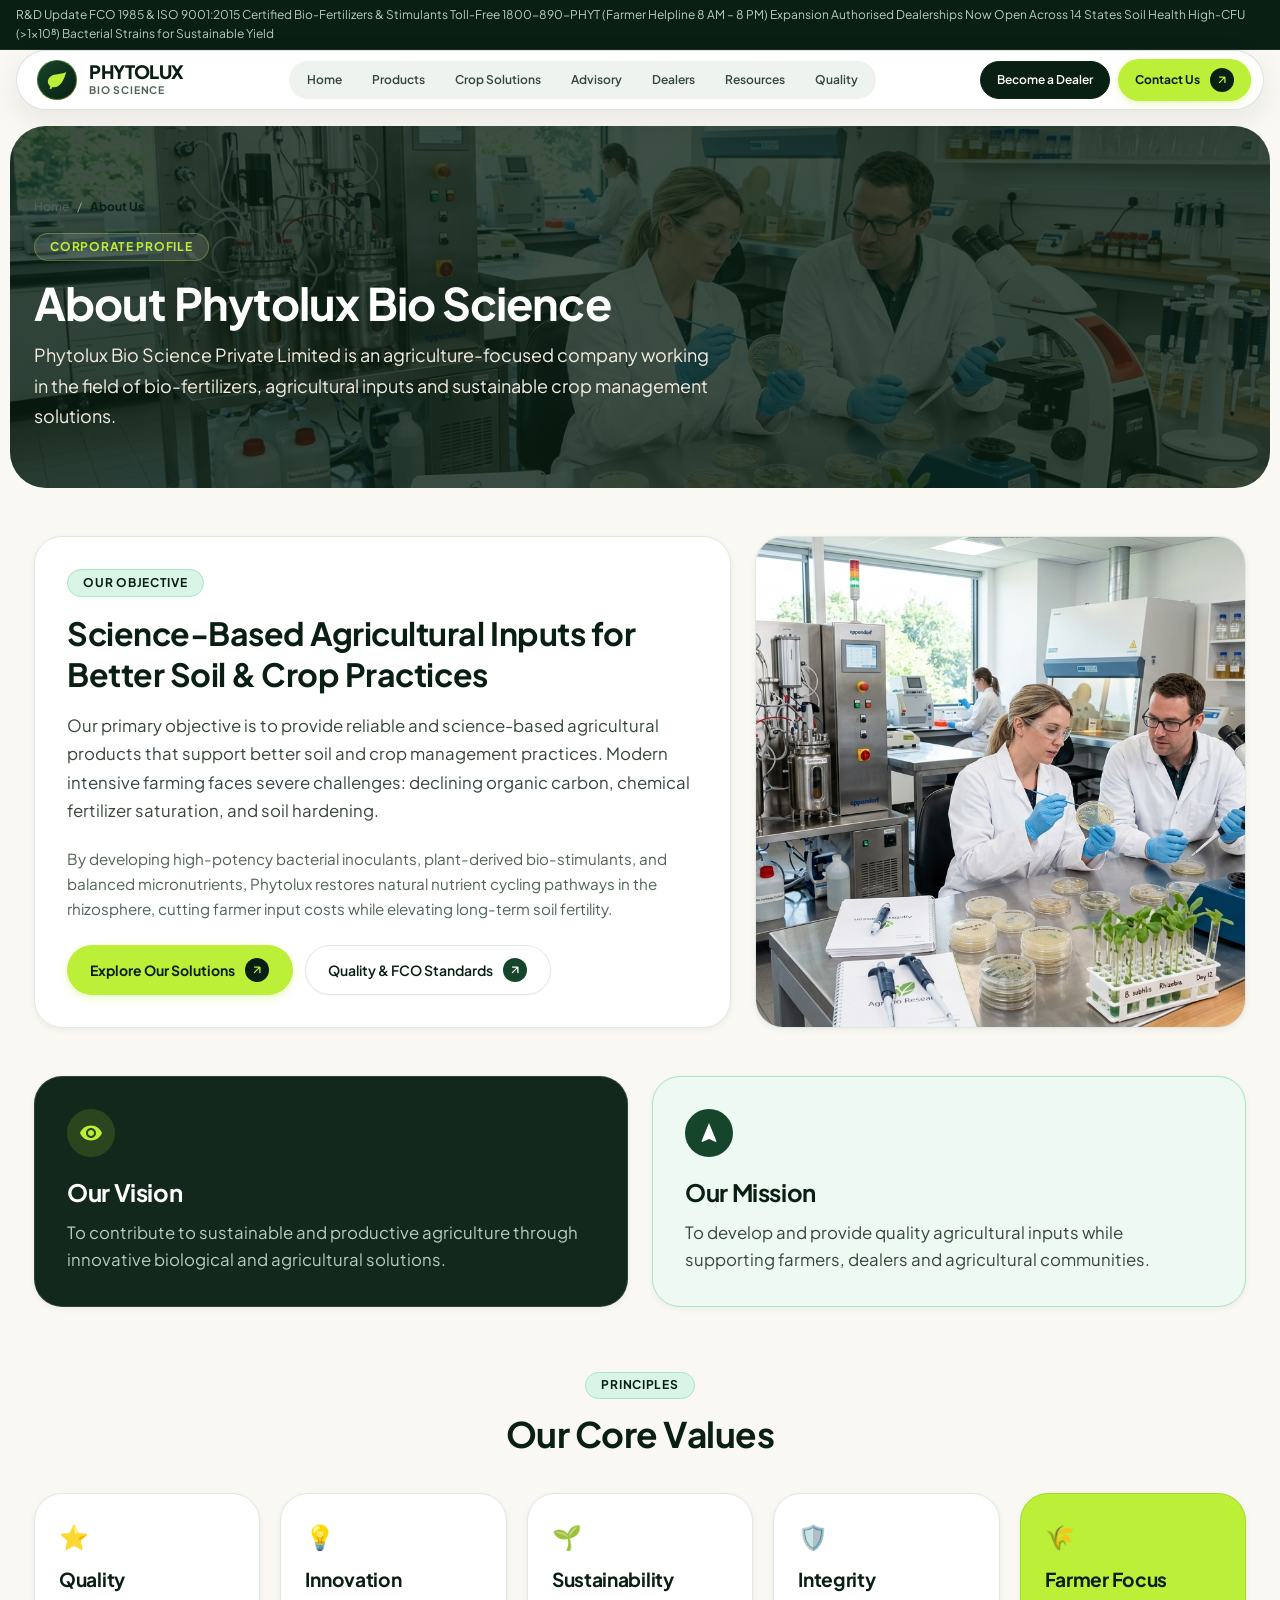
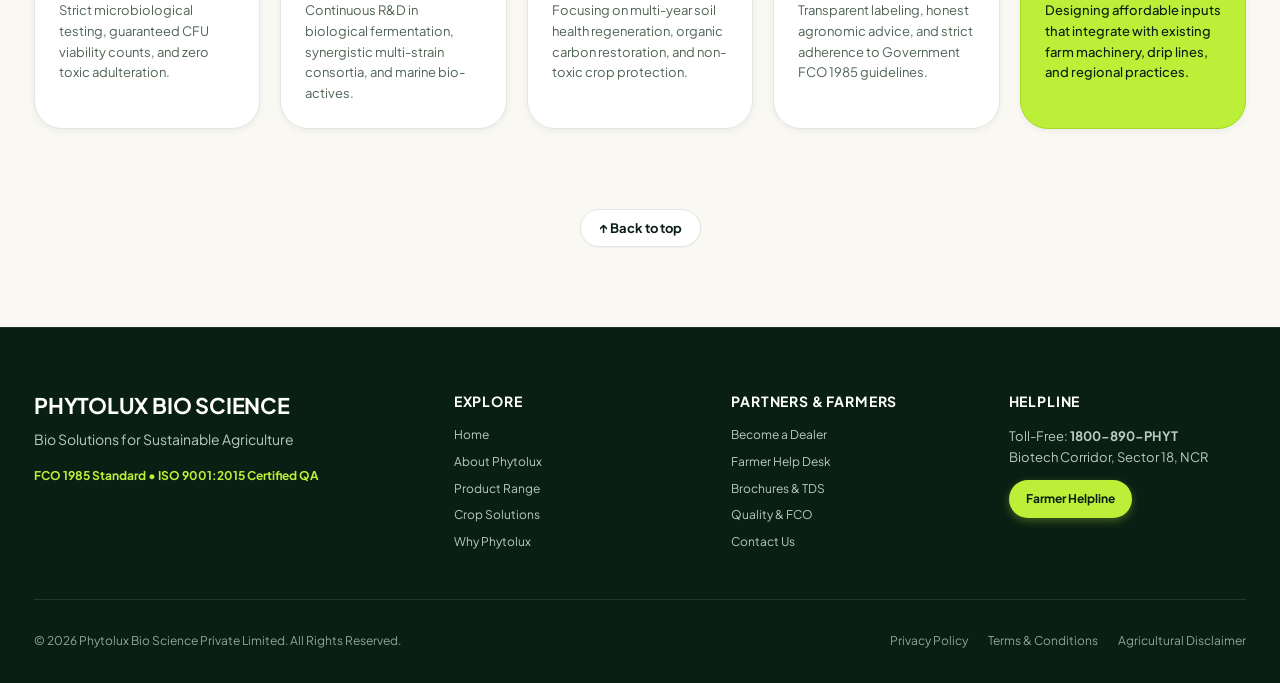
==== commit 885970f0: "changes" ====
--- a/about.html
+++ b/about.html
@@ -145,7 +145,7 @@
       </div>
 
       <!-- Vision & Mission Dual Cards -->
-      <div style="display: grid; grid-template-columns: 1fr 1fr; gap: var(--space-6); margin-bottom: var(--space-16);">
+      <div class="dual-vision-mission-grid">
         <div class="bento-card bento-card-dark">
           <div style="width: 48px; height: 48px; border-radius: 50%; background: rgba(188, 240, 56, 0.15); color: var(--lime-500); display: flex; align-items: center; justify-content: center; margin-bottom: 20px;">
             <svg viewBox="0 0 24 24" style="width: 24px; height: 24px; fill: currentColor;"><path d="M12 4.5C7 4.5 2.73 7.61 1 12c1.73 4.39 6 7.5 11 7.5s9.27-3.11 11-7.5c-1.73-4.39-6-7.5-11-7.5zM12 17c-2.76 0-5-2.24-5-5s2.24-5 5-5 5 2.24 5 5-2.24 5-5 5zm0-8c-1.66 0-3 1.34-3 3s1.34 3 3 3 3-1.34 3-3-1.34-3-3-3z"/></svg>
@@ -271,6 +271,7 @@
   </footer>
 
   <script src="js/data.js"></script>
+  <script src="js/modal.js"></script>
   <script src="js/forms.js"></script>
   <script src="js/app.js"></script>
 </body>
--- a/css/base.css
+++ b/css/base.css
@@ -14,6 +14,9 @@
   scroll-padding-top: calc(var(--header-height) + 16px);
   -webkit-font-smoothing: antialiased;
   -moz-osx-font-smoothing: grayscale;
+  width: 100%;
+  max-width: 100%;
+  overflow-x: hidden;
 }
 
 body {
@@ -22,7 +25,17 @@
   line-height: var(--line-height-normal);
   color: var(--color-text-main);
   background-color: var(--color-bg-page);
+  width: 100%;
+  max-width: 100%;
   overflow-x: hidden;
+  position: relative;
+  -webkit-tap-highlight-color: rgba(188, 240, 56, 0.25);
+}
+
+body.drawer-open,
+body.modal-open {
+  overflow: hidden !important;
+  touch-action: none;
 }
 
 /* Accessible focus ring */
@@ -59,8 +72,39 @@
   padding-right: var(--space-6);
 }
 
+@media (max-width: 768px) {
+  .container {
+    padding-left: var(--space-4);
+    padding-right: var(--space-4);
+  }
+}
+
+@media (max-width: 380px) {
+  .container {
+    padding-left: 12px;
+    padding-right: 12px;
+  }
+}
+
 .container-narrow {
   max-width: 960px;
+}
+
+/* Responsive Table Wrapper */
+.table-responsive {
+  width: 100%;
+  overflow-x: auto;
+  -webkit-overflow-scrolling: touch;
+  margin-bottom: var(--space-4);
+}
+
+.table-responsive table {
+  min-width: 520px;
+}
+
+h1, h2, h3, h4, h5, h6, p, a, span, button, li, label, th, td {
+  overflow-wrap: break-word;
+  word-wrap: break-word;
 }
 
 /* Headings */
--- a/css/components.css
+++ b/css/components.css
@@ -123,6 +123,40 @@
   display: flex;
   align-items: center;
   gap: var(--space-2);
+}
+
+/* Mobile Hamburger Pill Button Base */
+.hamburger-pill-btn {
+  display: none;
+  align-items: center;
+  justify-content: center;
+  width: 42px;
+  height: 42px;
+  min-width: 42px;
+  min-height: 42px;
+  border-radius: 50%;
+  background: var(--slate-100);
+  color: var(--green-950);
+  border: 1px solid var(--slate-200);
+  cursor: pointer;
+  transition: all var(--transition-fast);
+  padding: 0;
+  flex-shrink: 0;
+  -webkit-tap-highlight-color: transparent;
+}
+
+.hamburger-pill-btn:hover,
+.hamburger-pill-btn:active {
+  background: var(--lime-500);
+  color: var(--green-950);
+  border-color: var(--lime-600);
+  transform: scale(1.05);
+}
+
+.hamburger-pill-btn svg {
+  width: 22px;
+  height: 22px;
+  fill: currentColor;
 }
 
 @media (min-width: 1100px) {
@@ -234,22 +268,83 @@
   color: #ffffff;
   box-shadow: 0 3px 8px rgba(31, 154, 85, 0.25);
 }
-.btn-whatsapp:hover {
+.btn-whatsapp:hover,
+.btn-whatsapp:active {
   background-color: #178347;
   color: #ffffff;
   transform: translateY(-1px);
 }
 
+.btn-primary {
+  background-color: var(--green-800);
+  color: #ffffff;
+  border-color: var(--green-900);
+}
+.btn-primary:hover,
+.btn-primary:active {
+  background-color: var(--green-700);
+  color: #ffffff;
+  transform: translateY(-1px);
+}
+.btn-primary .btn-arrow-circle {
+  background: var(--lime-500);
+}
+.btn-primary .btn-arrow-circle svg {
+  stroke: var(--green-950);
+}
+
+.btn-secondary {
+  background-color: var(--slate-100);
+  color: var(--slate-800);
+  border-color: var(--slate-300);
+}
+.btn-secondary:hover,
+.btn-secondary:active {
+  background-color: var(--slate-200);
+  color: var(--slate-900);
+  border-color: var(--slate-400);
+}
+
 .btn-sm {
-  padding: 0.45rem 1rem;
+  padding: 0.5rem 1rem;
   font-size: var(--font-size-xs);
+  min-height: 38px;
 }
 .btn-lg {
   padding: 0.95rem 2rem;
   font-size: var(--font-size-base);
+  min-height: 48px;
 }
 .btn-block {
   width: 100%;
+}
+
+.badge {
+  display: inline-flex;
+  align-items: center;
+  gap: 4px;
+  padding: 3px 8px;
+  border-radius: var(--radius-pill);
+  font-size: 11px;
+  font-weight: 700;
+  letter-spacing: 0.04em;
+  text-transform: uppercase;
+}
+
+.badge-green {
+  background-color: var(--green-100);
+  color: var(--green-900);
+  border: 1px solid var(--green-200);
+}
+
+.crop-pill {
+  display: inline-block;
+  font-size: 11px;
+  background: var(--earth-100);
+  color: var(--earth-900);
+  padding: 4px 10px;
+  border-radius: var(--radius-pill);
+  margin: 2px;
 }
 
 /* ==========================================================================
@@ -1386,7 +1481,7 @@
    ========================================================================== */
 .resources-card-grid {
   display: grid;
-  grid-template-columns: repeat(auto-fill, minmax(320px, 1fr));
+  grid-template-columns: repeat(auto-fill, minmax(280px, 1fr));
   gap: var(--space-6);
   margin-bottom: var(--space-16);
 }
@@ -1715,3 +1810,135 @@
   justify-content: center;
   gap: 8px;
 }
+
+/* ==========================================================================
+   Calculator Result Card Styles
+   ========================================================================== */
+.calc-result-card {
+  display: flex;
+  flex-direction: column;
+  gap: 16px;
+}
+
+.calc-result-header {
+  display: flex;
+  align-items: center;
+  justify-content: space-between;
+  flex-wrap: wrap;
+  gap: 12px;
+  padding-bottom: 12px;
+  border-bottom: 1px solid var(--green-200);
+}
+
+.calc-dose-num {
+  font-size: 1.85rem;
+  font-weight: 800;
+  color: var(--green-800);
+  line-height: 1;
+}
+
+/* ==========================================================================
+   Accessible Native Dialog Modals
+   ========================================================================== */
+dialog.phytolux-modal {
+  position: fixed;
+  inset: 0;
+  margin: auto;
+  border: 1px solid var(--color-border);
+  border-radius: var(--radius-xl);
+  background: #ffffff;
+  padding: var(--space-8);
+  max-width: min(92vw, 680px);
+  width: 100%;
+  max-height: 88dvh;
+  overflow-y: auto;
+  -webkit-overflow-scrolling: touch;
+  box-shadow: 0 24px 70px rgba(10, 31, 19, 0.3);
+  z-index: var(--z-modal);
+}
+
+dialog.phytolux-modal::backdrop {
+  background: rgba(10, 31, 19, 0.72);
+  backdrop-filter: blur(8px);
+  -webkit-backdrop-filter: blur(8px);
+}
+
+dialog.phytolux-modal[open] {
+  animation: modalScaleIn 0.25s cubic-bezier(0.16, 1, 0.3, 1);
+}
+
+@keyframes modalScaleIn {
+  from {
+    opacity: 0;
+    transform: scale(0.95) translateY(10px);
+  }
+  to {
+    opacity: 1;
+    transform: scale(1) translateY(0);
+  }
+}
+
+.modal-header {
+  display: flex;
+  align-items: center;
+  justify-content: space-between;
+  margin-bottom: var(--space-6);
+  padding-bottom: var(--space-4);
+  border-bottom: 1px solid var(--slate-200);
+}
+
+.modal-close-btn {
+  width: 38px;
+  height: 38px;
+  border-radius: 50%;
+  background: var(--slate-100);
+  color: var(--slate-700);
+  display: flex;
+  align-items: center;
+  justify-content: center;
+  font-size: 20px;
+  cursor: pointer;
+  border: 1px solid var(--slate-200);
+  transition: all var(--transition-fast);
+  padding: 0;
+  flex-shrink: 0;
+}
+
+.modal-close-btn:hover,
+.modal-close-btn:active {
+  background: var(--lime-500);
+  color: var(--green-950);
+}
+
+/* ==========================================================================
+   Responsive Section Grid Utilities
+   ========================================================================== */
+.advisory-process-row {
+  display: grid;
+  grid-template-columns: 1fr 1.2fr;
+  gap: var(--space-12);
+  align-items: center;
+}
+
+.advisory-mosaic-grid {
+  display: grid;
+  grid-template-columns: 1fr 1fr;
+  gap: 10px;
+  border-radius: var(--radius-xl);
+  overflow: hidden;
+  max-height: 280px;
+  box-shadow: var(--shadow-md);
+}
+
+.dual-vision-mission-grid {
+  display: grid;
+  grid-template-columns: 1fr 1fr;
+  gap: var(--space-6);
+  margin-bottom: var(--space-16);
+}
+
+.articles-bento-grid {
+  display: grid;
+  grid-template-columns: repeat(auto-fit, minmax(280px, 1fr));
+  gap: 24px;
+}
--- a/css/sections.css
+++ b/css/sections.css
@@ -346,7 +346,7 @@
    ========================================================================== */
 .product-matrix-grid {
   display: grid;
-  grid-template-columns: repeat(auto-fill, minmax(320px, 1fr));
+  grid-template-columns: repeat(auto-fill, minmax(280px, 1fr));
   gap: var(--space-6);
 }
 
--- a/css/responsive.css
+++ b/css/responsive.css
@@ -1,18 +1,60 @@
 /**
- * Phytolux Bio Science - Responsive & Mobile Drawer Styles
+ * Phytolux Bio Science - Responsive & Mobile Architecture
+ * Comprehensive touch-friendly responsive system for Android smartphones, tablets, foldables, and desktop.
  */
 
+/* ==========================================================================
+   1. GLOBAL MOBILE SAFETY & TOUCH RESETS
+   ========================================================================== */
+html, body {
+  width: 100%;
+  max-width: 100%;
+  overflow-x: hidden;
+  position: relative;
+}
+
+/* Prevent text overflow on all viewports */
+h1, h2, h3, h4, h5, h6, p, a, span, button, li, label, th, td {
+  overflow-wrap: break-word;
+  word-wrap: break-word;
+}
+
+/* Fluid Media Resets */
+img, svg, picture, video, canvas {
+  max-width: 100%;
+  height: auto;
+}
+
+/* ==========================================================================
+   2. DESKTOP TO TABLET TRANSITION (max-width: 1100px)
+   ========================================================================== */
 @media (max-width: 1100px) {
+  /* Navigation */
   .nav-pill-group {
-    display: none; /* Hide wide desktop pill list on tablet */
+    display: none !important; /* Hide wide desktop pill list */
   }
 
   .hamburger-pill-btn {
     display: flex !important;
   }
 
+  #btn-desktop-dealer {
+    display: none !important;
+  }
+
+  /* Rotating Stamp Badge reposition / scale */
+  .rotating-stamp-badge {
+    display: none !important;
+  }
+
+  .hero-top-intro {
+    padding-right: 0 !important;
+  }
+
+  /* Bento Grids */
   .bento-quad-grid {
     grid-template-columns: repeat(2, 1fr);
+    gap: var(--space-4);
   }
 
   .split-mission-row {
@@ -22,6 +64,7 @@
 
   .story-bento-layout {
     grid-template-columns: 1fr;
+    gap: var(--space-6);
   }
 
   .footer-top {
@@ -29,24 +72,30 @@
     gap: var(--space-8);
   }
 
-  /* Greenstead responsive grid handling */
+  /* Greenstead Formulations Grid */
   .greenstead-products-section {
     grid-template-columns: 1fr;
-    gap: var(--space-8);
+    gap: var(--space-6);
+    margin-bottom: var(--space-16);
   }
   .products-intro-col {
     position: static;
   }
   .greenstead-product-grid {
     grid-template-columns: repeat(2, 1fr);
-  }
+    gap: var(--space-5);
+  }
+
+  /* Dark Insights Grid */
   .dark-insights-grid {
     grid-template-columns: repeat(2, 1fr);
-  }
-
-  /* Inner Pages Responsive Layout */
+    gap: var(--space-5);
+  }
+
+  /* Inner Pages Bento Spans */
   .bento-grid {
-    grid-template-columns: 1fr 1fr !important;
+    grid-template-columns: repeat(2, 1fr) !important;
+    gap: var(--space-5);
   }
   .bento-grid > [style*="span 7"],
   .bento-grid > [style*="span 8"],
@@ -55,74 +104,43 @@
   .bento-grid > [style*="span 4"] {
     grid-column: 1 / -1 !important;
   }
+
   .dealer-section-layout,
   .contact-layout {
     grid-template-columns: 1fr !important;
-  }
-}
-
+    gap: var(--space-6);
+  }
+
+  .product-matrix-grid {
+    grid-template-columns: repeat(auto-fill, minmax(280px, 1fr));
+  }
+}
+
+/* ==========================================================================
+   3. TABLET PORTRAIT & MEDIUM SCREENS (max-width: 900px)
+   ========================================================================== */
 @media (max-width: 900px) {
+  .site-section {
+    padding-top: var(--space-12);
+    padding-bottom: var(--space-12);
+  }
+
   .bento-grid {
     grid-template-columns: 1fr !important;
   }
+  .bento-grid > * {
+    grid-column: 1 / -1 !important;
+  }
+
   .flow-step-grid {
     grid-template-columns: 1fr !important;
-  }
-}
-
-@media (max-width: 768px) {
-  .site-header {
-    top: 10px;
-    padding: 0 10px;
-  }
-
-  .site-nav-island {
-    padding: 6px 10px;
-  }
-
-  .brand-title {
-    font-size: 1rem;
-  }
-
-  .brand-tagline {
-    display: none;
-  }
-
-  .top-ticker-bar {
-    display: none; /* Hide ticker on small mobile to save vertical space */
-  }
-
-  .rotating-stamp-badge {
-    display: none; /* Hide rotating seal on narrow mobile */
-  }
-
-  .hero-top-intro {
-    padding-right: 0;
-  }
-
-  .hero-card-frame {
-    height: 360px;
-    border-radius: var(--radius-xl);
-  }
-
-  .hero-floating-card-bottom-left {
-    bottom: 16px;
-    left: 16px;
-    right: 16px;
-    max-width: none;
-    padding: 12px 16px;
-  }
-  .hero-floating-card-bottom-left p {
-    display: none;
-  }
-
-  .hero-carousel-controls {
-    display: none;
+    gap: 16px;
   }
 
   .stat-thumbnail-group {
     grid-template-columns: 1fr;
-    gap: var(--space-6);
+    gap: var(--space-5);
+    padding: var(--space-4) 0;
   }
   .stat-thumb-col {
     border-right: none;
@@ -132,93 +150,645 @@
   }
   .stat-thumb-col:last-child {
     border-bottom: none;
-  }
-
+    padding-bottom: 0;
+  }
+
+  .advisory-process-row {
+    grid-template-columns: 1fr !important;
+    gap: var(--space-8);
+  }
+}
+
+/* ==========================================================================
+   4. CORE MOBILE VIEWPORT (max-width: 768px) - Smartphones & Small Tablets
+   ========================================================================== */
+@media (max-width: 768px) {
+  /* Prevent browser zoom on focus on mobile inputs */
+  button, input, select, textarea {
+    font-size: 16px !important;
+  }
+
+  .form-control {
+    font-size: 16px !important;
+    padding: 0.75rem 1rem;
+    min-height: 46px;
+  }
+
+  .form-row {
+    grid-template-columns: 1fr;
+    gap: 12px;
+  }
+
+  /* Header & Floating Island */
+  .site-header {
+    top: 8px;
+    padding: 0 10px;
+  }
+
+  .site-nav-island {
+    padding: 6px 10px;
+    border-radius: var(--radius-pill);
+    box-shadow: 0 6px 20px rgba(10, 31, 19, 0.1);
+  }
+
+  .brand-pill {
+    padding-left: 2px;
+    gap: 8px;
+  }
+
+  .brand-logo-icon {
+    width: 36px;
+    height: 36px;
+    min-width: 36px;
+    min-height: 36px;
+  }
+  .brand-logo-icon svg {
+    width: 18px;
+    height: 18px;
+  }
+
+  .brand-title {
+    font-size: 1rem;
+    line-height: 1.1;
+  }
+
+  .brand-tagline {
+    display: none !important;
+  }
+
+  .header-action-group {
+    gap: 6px;
+  }
+
+  .header-action-group .btn {
+    padding: 0.45rem 0.85rem;
+    font-size: 12px;
+    min-height: 36px;
+  }
+
+  .hamburger-pill-btn {
+    width: 38px;
+    height: 38px;
+    min-width: 38px;
+    min-height: 38px;
+  }
+  .hamburger-pill-btn svg {
+    width: 20px;
+    height: 20px;
+  }
+
+  .top-ticker-bar {
+    display: none !important;
+  }
+
+  /* Hero Section */
+  .hero-wrapper {
+    padding: 10px 10px 0;
+    margin-bottom: var(--space-10);
+  }
+
+  .hero-top-intro {
+    padding-right: 0;
+    margin-bottom: var(--space-5);
+  }
+
+  .hero-pill-top {
+    font-size: 11px;
+    padding: 4px 12px;
+    margin-bottom: var(--space-3);
+  }
+
+  .hero-headline-greenstead {
+    font-size: clamp(1.85rem, 7vw, 2.75rem);
+    line-height: 1.18;
+    letter-spacing: -0.025em;
+    hyphens: auto;
+    -webkit-hyphens: auto;
+    margin-bottom: var(--space-4);
+  }
+
+  /* Remove desktop hard breaks on mobile so text flows smoothly */
+  .hero-headline-greenstead br {
+    display: none;
+  }
+
+  .lime-capsule-badge {
+    padding: 2px 14px;
+    font-size: 0.95em;
+    transform: rotate(-1deg);
+    box-shadow: 0 3px 10px rgba(188, 240, 56, 0.35);
+  }
+
+  .inline-photo-pill {
+    width: 52px;
+    height: 26px;
+    margin: 0 4px;
+    transform: translateY(-2px);
+  }
+
+  .hero-subtext-greenstead {
+    font-size: 0.95rem;
+    line-height: 1.6;
+    margin-bottom: var(--space-5);
+  }
+
+  .hero-cta-group {
+    flex-direction: column;
+    width: 100%;
+    gap: 10px;
+  }
+  .hero-cta-group .btn {
+    width: 100%;
+    justify-content: center;
+    min-height: 48px;
+  }
+
+  .hero-card-frame {
+    height: 280px;
+    border-radius: var(--radius-xl);
+    box-shadow: 0 12px 36px rgba(10, 31, 19, 0.14);
+  }
+
+  .hero-floating-card-bottom-left {
+    bottom: 12px;
+    left: 12px;
+    right: 12px;
+    max-width: none;
+    padding: 10px 14px;
+    border-radius: var(--radius-md);
+    gap: 10px;
+  }
+  .hero-floating-card-bottom-left h5 {
+    font-size: 12px;
+  }
+  .hero-floating-card-bottom-left p {
+    display: none;
+  }
+  .chip-avatar {
+    width: 26px;
+    height: 26px;
+    font-size: 11px;
+    margin-left: -8px;
+  }
+
+  .hero-carousel-controls {
+    display: none !important;
+  }
+
+  /* Trust Logos */
+  .trust-strip {
+    padding: var(--space-6) 0 var(--space-8);
+    margin-bottom: var(--space-10);
+  }
+  .trust-strip-title {
+    font-size: 11px;
+    line-height: 1.5;
+    margin-bottom: 14px;
+  }
+  .trust-logo-row {
+    display: grid;
+    grid-template-columns: repeat(2, 1fr);
+    gap: 8px;
+  }
+  .trust-logo-item {
+    font-size: 11px;
+    padding: 8px 10px;
+    justify-content: center;
+    text-align: center;
+    border-radius: var(--radius-md);
+    gap: 6px;
+  }
+  .trust-logo-item svg {
+    width: 15px;
+    height: 15px;
+  }
+
+  /* Stats Section */
+  .stat-big-num {
+    font-size: 2.25rem !important;
+  }
+  .stat-thumb-photo {
+    width: 48px !important;
+    height: 48px !important;
+  }
+  .stat-thumb-col h4 {
+    font-size: 1.05rem;
+  }
+  .stat-thumb-col p {
+    font-size: 13px;
+  }
+
+  /* Greenstead Product Grid */
   .greenstead-product-grid {
     grid-template-columns: 1fr;
-  }
-
+    gap: 16px;
+  }
+  .product-card-greenstead {
+    padding: 16px;
+    border-radius: var(--radius-lg);
+  }
+  .product-card-visual {
+    height: 150px;
+  }
+
+  /* Dark Insights Section */
+  .dark-insights-section {
+    padding: var(--space-8) var(--space-5);
+    border-radius: var(--radius-xl);
+    margin-bottom: var(--space-12);
+  }
+  .dark-insights-header {
+    flex-direction: column;
+    align-items: flex-start;
+    gap: 10px;
+    margin-bottom: var(--space-6);
+  }
+  .dark-insights-nav {
+    display: none !important;
+  }
   .dark-insights-grid {
     grid-template-columns: 1fr;
-  }
-
-  .dark-insights-section {
-    padding: var(--space-10) var(--space-6);
+    gap: 14px;
+  }
+  .dark-insight-thumb {
+    height: 160px;
+  }
+  .dark-insight-title {
+    font-size: 0.95rem;
+  }
+
+  /* Feature Bento ("Making Farming Resilient") */
+  .dark-feature-section {
+    padding: var(--space-8) var(--space-5);
     border-radius: var(--radius-xl);
-  }
-
-  .bento-quad-grid {
-    grid-template-columns: 1fr;
-  }
-
-  .dark-feature-section {
-    padding: var(--space-10) var(--space-6);
+    margin-bottom: var(--space-12);
+  }
+  .dark-feature-header {
+    flex-direction: column;
+    align-items: flex-start;
+    gap: 10px;
+    margin-bottom: var(--space-6);
+    padding-bottom: var(--space-4);
+  }
+  .dark-feature-title {
+    font-size: 1.85rem;
+  }
+  .dark-feature-grid {
+    grid-template-columns: 1fr;
+    gap: 12px;
+  }
+  .dark-feature-item {
+    padding: 16px;
+    border-radius: var(--radius-md);
+  }
+
+  /* 4-Step Process & Mosaic */
+  .advisory-mosaic-grid {
+    max-height: 240px;
+    border-radius: var(--radius-lg);
+  }
+  .advisory-step-row {
+    padding: 12px 14px;
+    border-radius: var(--radius-md);
+  }
+  .advisory-step-title {
+    font-size: 0.95rem;
+  }
+  .advisory-step-desc {
+    font-size: 11px;
+  }
+  .advisory-step-arrow {
+    width: 32px;
+    height: 32px;
+  }
+
+  /* Farmer Story */
+  .story-quote-card {
+    padding: var(--space-6) var(--space-5);
+    border-radius: var(--radius-lg);
+  }
+  .story-quote-text {
+    font-size: 1.05rem;
+    line-height: 1.5;
+    margin-bottom: var(--space-5);
+  }
+
+  /* Drone CTA Banner */
+  .drone-banner-section {
+    min-height: 300px;
+    padding: var(--space-8) var(--space-4);
     border-radius: var(--radius-xl);
-  }
-
-  .cta-banner-card {
-    padding: var(--space-10) var(--space-6);
-    border-radius: var(--radius-xl);
-  }
-
-  .drone-banner-section {
-    min-height: 380px;
-    padding: var(--space-10) var(--space-5);
-    border-radius: var(--radius-xl);
-  }
-
+    margin-bottom: var(--space-10);
+  }
+  .drone-banner-content h2 {
+    font-size: clamp(1.5rem, 5.5vw, 2.2rem);
+    line-height: 1.2;
+    margin-bottom: var(--space-3);
+  }
+  .drone-banner-content p {
+    font-size: 0.9rem;
+    margin-bottom: var(--space-5);
+  }
+  .drone-banner-content div[style*="display: flex"] {
+    flex-direction: column;
+    width: 100%;
+    gap: 10px;
+  }
+  .drone-banner-content .btn {
+    width: 100%;
+    justify-content: center;
+    min-height: 48px;
+  }
+
+  /* Footer */
+  .site-footer {
+    padding: var(--space-10) 0 var(--space-6);
+    margin-top: var(--space-12);
+  }
   .footer-top {
     grid-template-columns: 1fr;
-  }
-
+    gap: var(--space-6);
+    margin-bottom: var(--space-8);
+  }
   .footer-bottom {
     flex-direction: column;
     text-align: center;
     gap: var(--space-3);
   }
-
-  .product-matrix-grid {
-    grid-template-columns: 1fr;
-  }
-
+  .footer-legal-links {
+    justify-content: center;
+    flex-wrap: wrap;
+    gap: 12px;
+  }
+
+  /* Floating WhatsApp Pill */
+  .floating-whatsapp {
+    bottom: 18px;
+    left: 18px;
+    width: 50px;
+    height: 50px;
+    padding: 0;
+    border-radius: 50%;
+    justify-content: center;
+    box-shadow: 0 6px 20px rgba(37, 211, 102, 0.45);
+  }
   .floating-whatsapp span {
     display: none;
   }
-}
-
-/* Mobile Hamburger Pill Button */
-.hamburger-pill-btn {
-  display: none;
-  align-items: center;
-  justify-content: center;
-  width: 36px;
-  height: 36px;
-  border-radius: 50%;
-  background: var(--slate-100);
-  color: var(--green-950);
-  border: 1px solid var(--slate-200);
-  cursor: pointer;
-  transition: all var(--transition-fast);
-}
-
-.hamburger-pill-btn:hover {
-  background: var(--lime-500);
-}
-.hamburger-pill-btn svg {
-  width: 20px;
-  height: 20px;
-  fill: currentColor;
-}
-
-/* Mobile Slide-in Drawer */
+  .floating-whatsapp svg {
+    width: 26px;
+    height: 26px;
+  }
+
+  /* Inner Pages Banners */
+  .page-header-banner {
+    padding: 2.75rem 0 2.25rem;
+    margin: 8px auto 20px;
+    border-radius: var(--radius-xl);
+  }
+  .page-header-banner h1 {
+    font-size: clamp(1.75rem, 6vw, 2.4rem);
+    line-height: 1.2;
+    margin-bottom: 8px;
+  }
+  .page-header-banner p {
+    font-size: 0.9rem;
+  }
+
+  /* Catalog Filter & Search */
+  .product-matrix-grid,
+  .resources-card-grid {
+    grid-template-columns: 1fr;
+    gap: 16px;
+  }
+  .articles-bento-grid {
+    grid-template-columns: 1fr;
+    gap: 16px;
+  }
+  .dual-vision-mission-grid {
+    grid-template-columns: 1fr;
+    gap: 14px;
+    margin-bottom: var(--space-10);
+  }
+
+  /* Product Detail Actions */
+  .product-detail-actions {
+    flex-direction: column;
+    width: 100%;
+  }
+  .product-detail-actions .btn {
+    width: 100%;
+    justify-content: center;
+  }
+
+  /* Crop Solutions */
+  .crop-group-tabs {
+    flex-wrap: nowrap;
+    overflow-x: auto;
+    -webkit-overflow-scrolling: touch;
+    padding-bottom: 10px;
+    gap: 8px;
+    scrollbar-width: none;
+  }
+  .crop-group-tabs::-webkit-scrollbar {
+    display: none;
+  }
+  .crop-group-btn {
+    white-space: nowrap;
+    flex-shrink: 0;
+    padding: 8px 16px;
+    font-size: 12px;
+  }
+
+  .crop-selector-grid {
+    grid-template-columns: repeat(auto-fill, minmax(88px, 1fr));
+    gap: 8px;
+    margin-bottom: 20px;
+  }
+  .crop-tile {
+    padding: 10px 6px;
+    border-radius: var(--radius-sm);
+  }
+  .crop-tile-icon {
+    font-size: 22px;
+    margin-bottom: 4px;
+  }
+  .crop-tile-name {
+    font-size: 11px;
+  }
+
+  .calculator-box {
+    padding: 16px;
+    border-radius: var(--radius-xl);
+  }
+  .calc-header {
+    flex-direction: column;
+    align-items: flex-start;
+    gap: 10px;
+  }
+  .calc-result-box {
+    padding: 16px;
+  }
+  .calc-dose-num {
+    font-size: 1.5rem;
+  }
+
+  /* Toast Notification */
+  .toast-container {
+    left: 14px;
+    right: 14px;
+    bottom: 14px;
+    max-width: calc(100% - 28px);
+  }
+  .toast {
+    min-width: 0;
+    width: 100%;
+    max-width: 100%;
+    padding: 12px 14px;
+    font-size: 13px;
+  }
+
+  /* Native Dialog Modal */
+  dialog.phytolux-modal {
+    width: calc(100% - 24px);
+    max-width: calc(100% - 24px);
+    padding: 18px 14px;
+    border-radius: var(--radius-lg);
+    margin: auto 12px;
+    max-height: 86dvh;
+  }
+}
+
+/* ==========================================================================
+   5. SMARTPHONES & COMPACT ANDROID SCREENS (max-width: 480px)
+   ========================================================================== */
+@media (max-width: 480px) {
+  .hero-card-frame {
+    height: 230px;
+  }
+
+  .hero-floating-card-bottom-left {
+    padding: 6px 10px;
+    bottom: 8px;
+    left: 8px;
+    right: 8px;
+  }
+
+  .brand-title {
+    font-size: 0.9rem;
+  }
+
+  .header-action-group .btn {
+    padding: 0.4rem 0.75rem;
+    font-size: 11px;
+  }
+  .header-action-group .btn .btn-arrow-circle {
+    display: none;
+  }
+
+  .btn {
+    padding: 0.7rem 1.2rem;
+    font-size: 13px;
+  }
+
+  .stat-thumb-header .stat-big-num {
+    font-size: 2rem !important;
+  }
+
+  .stat-thumb-header .stat-thumb-photo {
+    width: 42px !important;
+    height: 42px !important;
+  }
+
+  .product-bento-card {
+    padding: 14px;
+  }
+
+  .bento-card {
+    padding: var(--space-5);
+  }
+
+  .form-card {
+    padding: var(--space-5) var(--space-4);
+  }
+
+  .dealer-benefits-box {
+    padding: var(--space-5) var(--space-4);
+  }
+
+  .contact-card {
+    padding: 14px;
+  }
+
+  .accordion-header {
+    padding: 14px 16px;
+    font-size: 14px;
+  }
+}
+
+/* ==========================================================================
+   6. ULTRA-COMPACT SMARTPHONES (max-width: 360px)
+   ========================================================================== */
+@media (max-width: 360px) {
+  .header-action-group .btn {
+    display: none !important; /* On 320-350px screens, contact is inside drawer to preserve layout */
+  }
+
+  .brand-pill {
+    padding-left: 0;
+  }
+
+  .trust-logo-row {
+    grid-template-columns: 1fr;
+  }
+
+  .hero-headline-greenstead {
+    font-size: 1.65rem;
+  }
+
+  .calc-dose-num {
+    font-size: 1.35rem;
+  }
+}
+
+/* ==========================================================================
+   7. LANDSCAPE MOBILE (max-height: 500px)
+   ========================================================================== */
+@media (max-height: 500px) and (orientation: landscape) {
+  .site-header {
+    position: relative;
+    top: 4px;
+  }
+
+  .hero-card-frame {
+    height: 220px;
+  }
+
+  .drawer-panel {
+    max-width: 300px;
+    padding: var(--space-4);
+  }
+
+  .drawer-links {
+    gap: 2px;
+  }
+
+  .drawer-link {
+    padding: 6px 12px;
+    font-size: 13px;
+    min-height: 38px;
+  }
+}
+
+/* ==========================================================================
+   8. MOBILE DRAWER OVERLAY & PANEL STYLES
+   ========================================================================== */
 .mobile-nav-drawer {
   position: fixed;
-  top: 0;
-  left: 0;
-  right: 0;
-  bottom: 0;
-  background: rgba(10, 31, 19, 0.7);
+  inset: 0;
+  background: rgba(10, 31, 19, 0.75);
   backdrop-filter: blur(8px);
+  -webkit-backdrop-filter: blur(8px);
   z-index: var(--z-drawer);
   opacity: 0;
   pointer-events: none;
@@ -235,16 +805,19 @@
   top: 0;
   right: 0;
   bottom: 0;
-  width: 85%;
-  max-width: 360px;
+  width: min(86vw, 360px);
+  height: 100dvh;
+  max-height: 100dvh;
   background: #ffffff;
-  padding: var(--space-8);
+  padding: var(--space-6) var(--space-5);
   display: flex;
   flex-direction: column;
   justify-content: space-between;
+  overflow-y: auto;
+  -webkit-overflow-scrolling: touch;
   transform: translateX(100%);
   transition: transform var(--transition-base);
-  box-shadow: -10px 0 30px rgba(0, 0, 0, 0.2);
+  box-shadow: -10px 0 40px rgba(0, 0, 0, 0.25);
 }
 
 .mobile-nav-drawer.open .drawer-panel {
@@ -255,29 +828,80 @@
   display: flex;
   align-items: center;
   justify-content: space-between;
-  margin-bottom: var(--space-8);
+  margin-bottom: var(--space-4);
   border-bottom: 1px solid var(--slate-200);
-  padding-bottom: var(--space-4);
+  padding-bottom: var(--space-3);
+  flex-shrink: 0;
+}
+
+.drawer-brand-text {
+  font-weight: 800;
+  font-size: 1.1rem;
+  color: var(--green-950);
+  letter-spacing: -0.01em;
+}
+
+.drawer-close-btn {
+  width: 38px;
+  height: 38px;
+  border-radius: 50%;
+  background: var(--slate-100);
+  color: var(--slate-700);
+  border: 1px solid var(--slate-200);
+  display: flex;
+  align-items: center;
+  justify-content: center;
+  font-size: 22px;
+  cursor: pointer;
+  transition: all var(--transition-fast);
+  padding: 0;
+  flex-shrink: 0;
+}
+
+.drawer-close-btn:hover,
+.drawer-close-btn:active {
+  background: var(--lime-500);
+  color: var(--green-950);
+  border-color: var(--lime-600);
 }
 
 .drawer-links {
   display: flex;
   flex-direction: column;
-  gap: var(--space-2);
+  gap: 3px;
   overflow-y: auto;
+  flex-grow: 1;
+  margin-bottom: var(--space-4);
+  padding-right: 4px;
 }
 
 .drawer-link {
-  padding: 10px 16px;
-  font-size: var(--font-size-md);
-  font-weight: var(--font-weight-semibold);
+  min-height: 44px;
+  display: flex;
+  align-items: center;
+  padding: 10px 14px;
+  font-size: 14px;
+  font-weight: 600;
   color: var(--slate-800);
   text-decoration: none;
-  border-radius: var(--radius-pill);
+  border-radius: var(--radius-md);
   transition: all var(--transition-fast);
 }
 
-.drawer-link:hover, .drawer-link.active {
+.drawer-link:hover,
+.drawer-link:active,
+.drawer-link.active {
   background: var(--lime-500);
   color: var(--green-950);
-}
+  font-weight: 700;
+}
+
+.drawer-footer-actions {
+  margin-top: auto;
+  padding-top: var(--space-4);
+  border-top: 1px solid var(--slate-200);
+  display: flex;
+  flex-direction: column;
+  gap: 8px;
+  flex-shrink: 0;
+}
